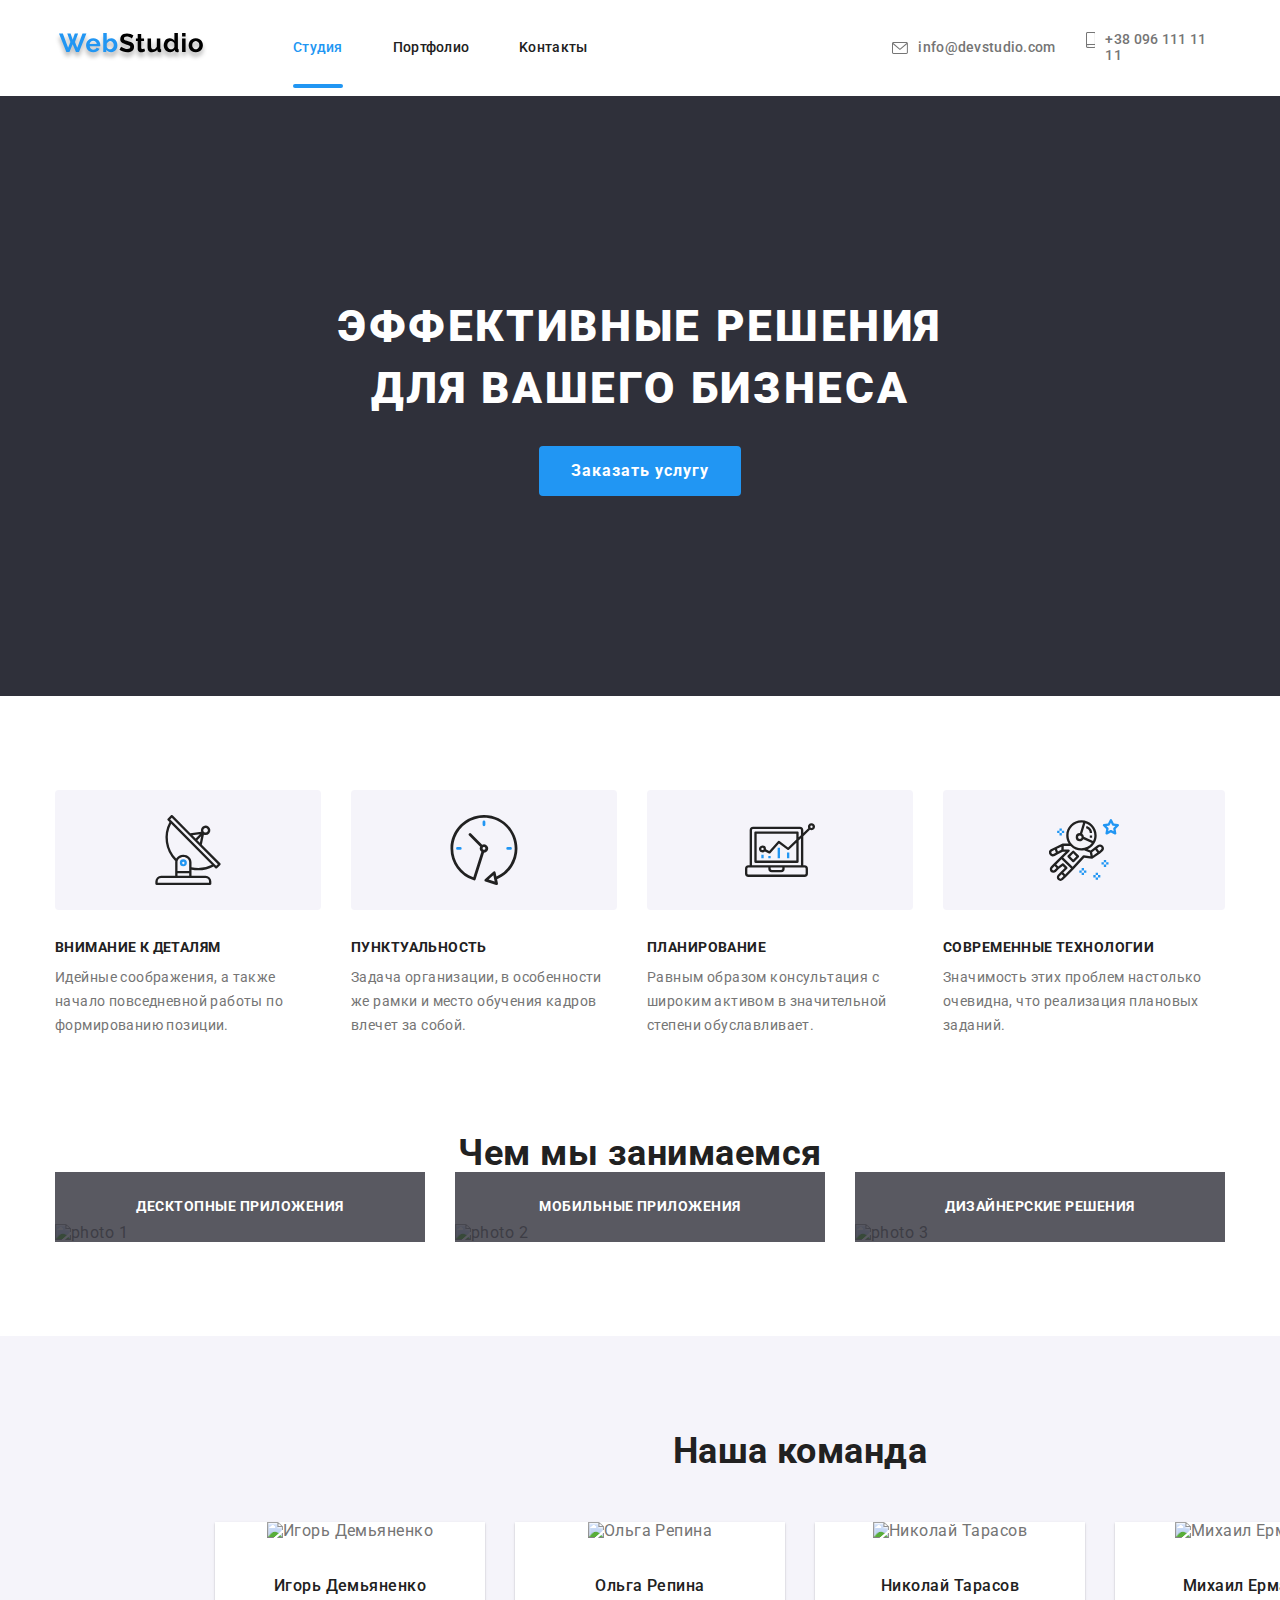
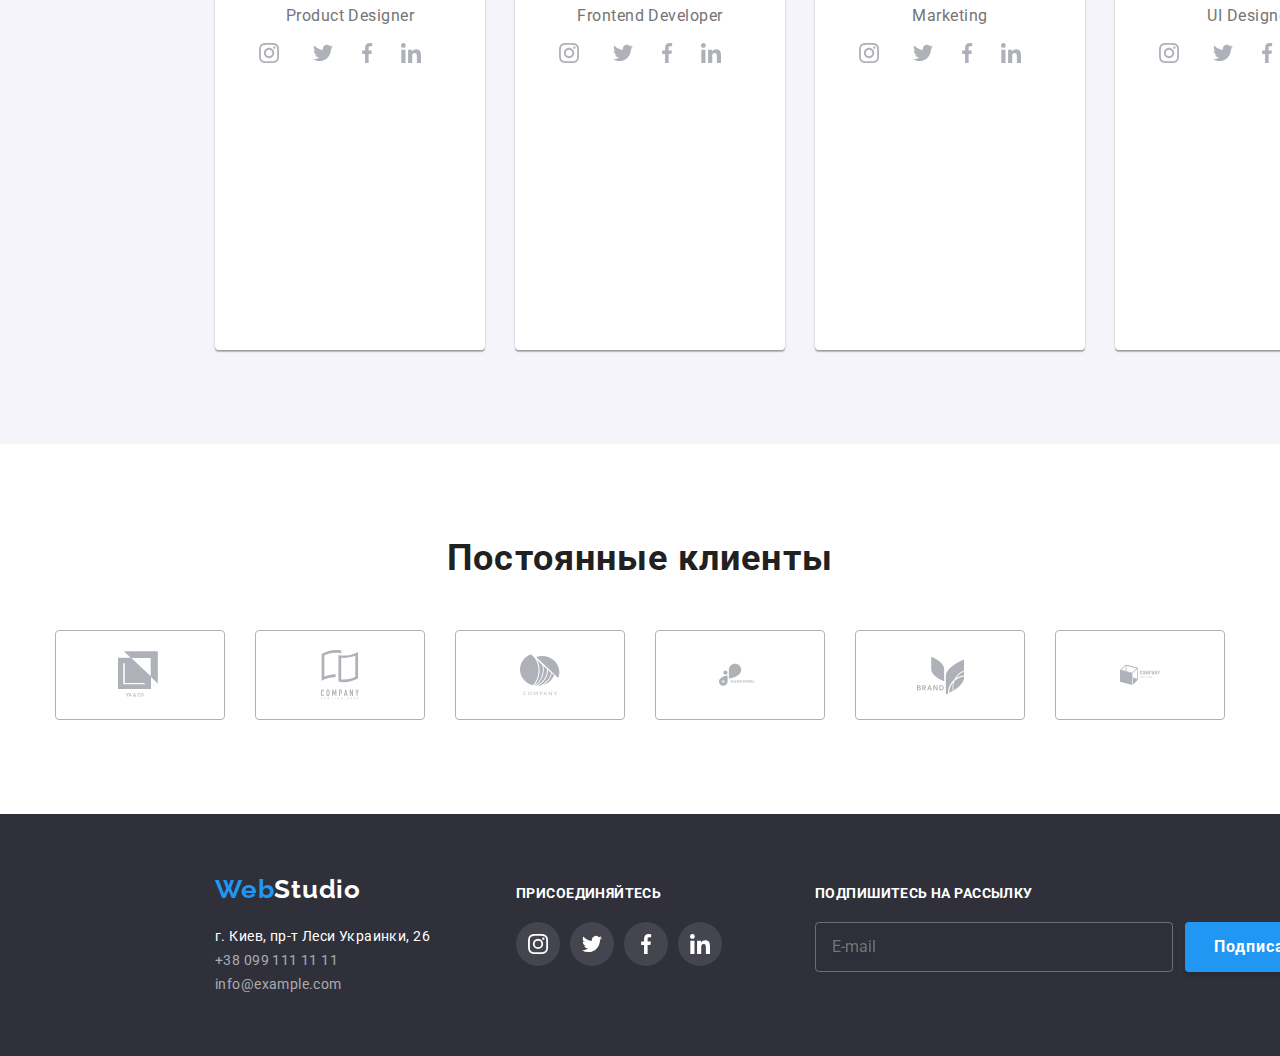
==== index.html @ da04245c "first commit" ====
<!DOCTYPE html>
<html lang="ru">

  <head>
    <meta charset="UTF-8" />
    <meta name="viewport" content="width=device-width, initial-scale=1.0" />
    
    <link rel="preconnect" href="https://fonts.gstatic.com">
    <link href="https://fonts.googleapis.com/css2?family=Raleway:wght@700&family=Roboto:wght@400;500;700;900&display=swap" rel="stylesheet">
    <link rel="stylesheet" href="./css/main.min.css">
    <title>Студия</title>
  </head>

  <body>
     <!-- Шапка сайта -->
    <Header class="container">
        <nav class="main-nav">
            <a class="logo"> <img src="./images/WebStudio.svg" alt="logo"></a>
            <ul class="main-nav list">
                <li class="item"><a href="" class="link current">Студия</a></li>
                <li class="item"><a href="portfolio.html" class="link">Портфолио</a></li>
                <li class="item"><a href="" class="link">Kонтакты</a></li>
            </ul>
            <ul class="nav-contacts list">
                <li class="mail-item"><a href="mailto:info@devstudio.com" class="link">
                    <svg class="icon-envelope" width="16" height="12">
                        <use href="./images/svg-sprite.svg#envelope"></use>
                    </svg> info@devstudio.com</a></li>
                <li><a href="tel:+380961111111" class="link">
                    <svg class="icon-smartphone" width="10" height="16">
                        <use href="./images/svg-sprite.svg#smartphone"></use>
                    </svg> +38 096 111 11 11</a></li>
             </ul>
        </nav>
    </Header>
        <!-- Hero-->
        <section class="hero overlay">
            <h1 class="hero-title">Эффективные решения для вашего бизнеса</h1>
            <button class="hero-button" type="button" data-modal-open>Заказать услугу</button>
            <!--<a href="" class="hero-link">Заказать услугу</a>-->
        </section>
    <Main>
        <!--Основной контент-->
        <Section class="container">
            <!-- <h2></h2> -->
            <ul class="section-list">
                <li class="item">
                    <h3>Внимание к деталям</h3>
                    <p>Идейные соображения, а также начало повседневной работы по формированию позиции.</p>
                </li>
                <li class="item">
                    <h3>Пунктуальность</h3>
                    <p>Задача организации, в особенности же рамки и место обучения кадров влечет за собой.</p>
                </li>
                <li class="item">
                    <h3>Планирование</h3>
                    <p>Равным образом консультация с широким активом в значительной степени обуславливает.</p>
                </li>
                <li class="item">
                    <h3>Современные технологии</h3>
                    <p>Значимость этих проблем настолько очевидна, что реализация плановых заданий.</p>
                </li>
            </ul>
        </Section>
        <!-- block about us -->
        <section class="container">
            <div class="block">
                <h2 class="about-us">Чем мы занимаемся</h2>
                <ul class="images">
                    <li class="thumb">
                    <img class="link-image" src="./images/box 1.jpg" alt="photo 1" width="370">
                    <p class="label">Десктопные приложения</p>
                    </li>
                    <li class="thumb">
                    <img class="link-image" src="./images/box 2.jpg" alt="photo 2" width="370">
                    <p class="label">Мобильные приложения</p>
                    </li>
                    <li class="thumb">
                    <img class="link-image" src="./images/box 3.jpg" alt="photo 3" width="370">
                    <p class="label">Дизайнерские решения</p>
                    </li>
                </ul>
            </div>
        </section>
        <!-- block team -->
        <section class="our-team">
            <div class="container">
                <h2 class="team-title">Наша команда</h2>
                <ul class="team-list">
                    <li class="team-members-card">
                        <img src="./images/team-card-1.jpg" alt="Игорь Демьяненко" width="270" Height="260px">
                         <h3 class="team-member">Игорь Демьяненко</h3>
                         <p class="team-position">Product Designer</p>
                         <ul class="social-accounts">
                            <li class="social-item">
                                <a class="links" href="">
                                    <svg class="icon">
                                        <use href="./images/svg-sprite.svg#instagram"></use>
                                    </svg>
                                </a>
                            </li>
                            <li>
                                <a class="links" href="">
                                    <svg class="icon">
                                        <use href="./images/svg-sprite.svg#twitter"></use>
                                    </svg>
                                </a>
                            </li>
                            <li>
                                <a class="links" href="">
                                    <svg class="icon">
                                        <use href="./images/svg-sprite.svg#facebook"></use>
                                    </svg>
                                </a>
                            </li>
                            <li>
                                <a class="links" href="">
                                    <svg class="icon">
                                        <use href="./images/svg-sprite.svg#linkedin"></use>
                                    </svg>
                                </a>
                            </li>
                        </ul>
                    </li>
                     <li class="team-members-card">
                         <img src="./images/team-card-2.jpg" alt="Ольга Репина" width="270" Height="260px">
                        <h3 class="team-member">Ольга Репина</h3>
                        <p class="team-position">Frontend Developer</p>
                        <ul class="social-accounts">
                            <li class="social-item">
                                <a class="links" href="">
                                    <svg class="icon">
                                        <use href="./images/svg-sprite.svg#instagram"></use>
                                    </svg>
                                </a>
                            </li>
                            <li>
                                <a class="links" href="">
                                    <svg class="icon">
                                        <use href="./images/svg-sprite.svg#twitter"></use>
                                    </svg>
                                </a>
                            </li>
                            <li>
                                <a class="links" href="">
                                    <svg class="icon">
                                        <use href="./images/svg-sprite.svg#facebook"></use>
                                    </svg>
                                </a>
                            </li>
                            <li>
                                <a class="links" href="">
                                    <svg class="icon">
                                        <use href="./images/svg-sprite.svg#linkedin"></use>
                                    </svg>
                                </a>
                            </li>
                        </ul>
                    </li>
                <li class="team-members-card">
                         <img src="./images/team-card-3.jpg" alt="Николай Тарасов" width="270" Height="260px">
                    
                         <h3 class="team-member">Николай Тарасов</h3>
                         <p class="team-position">Marketing</p>
                        <ul class="social-accounts">
                            <li class="social-item">
                                <a class="links" href="">
                                    <svg class="icon">
                                        <use href="./images/svg-sprite.svg#instagram"></use>
                                    </svg>
                                </a>
                            </li>
                            <li>
                                <a class="links" href="">
                                    <svg class="icon">
                                        <use href="./images/svg-sprite.svg#twitter"></use>
                                    </svg>
                                </a>
                            </li>
                            <li>
                                <a class="links" href="">
                                    <svg class="icon">
                                        <use href="./images/svg-sprite.svg#facebook"></use>
                                    </svg>
                                </a>
                            </li>
                            <li>
                                <a class="links" href="">
                                    <svg class="icon">
                                        <use href="./images/svg-sprite.svg#linkedin"></use>
                                    </svg>
                                </a>
                            </li>
                        </ul> 
                 </li>
                 <li class="team-members-card">    
                     <img src="./images/team-card-4.jpg" alt="Михаил Ермаков" width="270" Height="260px">
                     <h3 class="team-member">Михаил Ермаков</h3>
                     <p class="team-position">UI Designer</p>
                    <ul class="social-accounts">
                        <li class="social-item">
                            <a class="links" href="">
                                <svg class="icon">
                                    <use href="./images/svg-sprite.svg#instagram"></use>
                                </svg>
                            </a>
                        </li>
                        <li>
                            <a class="links" href="">
                                <svg class="icon">
                                    <use href="./images/svg-sprite.svg#twitter"></use>
                                </svg>
                            </a>
                        </li>
                        <li>
                            <a class="links" href="">
                                <svg class="icon">
                                    <use href="./images/svg-sprite.svg#facebook"></use>
                                </svg>
                            </a>
                        </li>
                        <li>
                            <a class="links" href="">
                                <svg class="icon">
                                    <use href="./images/svg-sprite.svg#linkedin"></use>
                                </svg>
                            </a>
                        </li>
                    </ul>
                 </li>
             </ul>
        </div>
        </section>   

        <!-- Постоянные клиенты -->
        <section class="container">
            <div class="clients">
                <h2 class="title">Постоянные клиенты</h2>
                <ul class="clients-links">
                    <li>
                        <a class="link" href="">
                            <svg class="clients-icon" width="44" height="49">
                                <use href="./images/svg-sprite.svg#logo-1"></use>
                            </svg>
                        </a>
                    </li>
                    <li>
                        <a class="link" href="">
                            <svg class="clients-icon" height="49.235" width="44.27">
                                <use href="./images/svg-sprite.svg#logo-2"></use>
                            </svg>
                        </a>
                    </li>
                    <li>
                        <a class="link" href="">
                            <svg class="clients-icon" height="52" width="40">
                                <use href="./images/svg-sprite.svg#logo-3"></use>
                            </svg>
                        </a>
                    </li>
                    <li>
                        <a class="link" href="">
                            <svg class="clients-icon" height="80" width="42">
                                <use href="./images/svg-sprite.svg#logo-4"></use>
                            </svg>
                        </a>
                    </li>
                    <li>
                        <a class="link" href="">
                            <svg class="clients-icon" height="59" width="47">
                                <use href="./images/svg-sprite.svg#logo-5"></use>
                            </svg></a>
                    </li>
                    <li>
                        <a class="link" href="">
                            <svg class="clients-icon" height="52" width="40">
                                <use href="./images/svg-sprite.svg#logo-6"></use>
                            </svg>
                        </a>
                    </li>
        
                </ul>
            </div>
        </section>
    </Main>

       <!--block Footer-->
    <Footer class="footer">
        <div class="container align">
            <div class="contacts">
            <a href="./index.html" class="logo">
                <span class="accent">Web</span>Studio
            </a>
            <address>
                <ul class="address list">
                    <li><a href="#" class="address">г. Киев, пр-т Леси Украинки, 26</a></li>
                    <li><a href="tel:+380991111111" class="link">+38 099 111 11 11</a></li>
                    <li><a href="mailto:info@devstudio.com" class="link">info@example.com</a></li>
                </ul>
            </address>
            </div>
            <div class="join-in-contacts">
                <div class="sign-in">
                    <h3>присоединяйтесь</h3>
                    <ul class="social-media">
                        <li class="item">
                            <a href=""></a>
                        </li>
                        <li class="item">
                            <a href=""></a>
                        </li>
                        <li class="item">
                            <a href=""></a>
                        </li>
                        <li class="item">
                            <a href=""></a>
                        </li>
                    </ul>
                </div>
            </div>

            <div class="subscribe">
                <div class="sign-in">
                    <h3>Подпишитесь на рассылку</h3>
                </div>
                <form class="form-subscribe">
                    <label class="subscribe-field">
                        <input class="subscribe-input" type="email" name="email" placeholder="E-mail">
                    </label>
                    <button class="subscribe-btn" type="submit">Подписаться
                        <svg class="send-icon" width="24" height="24">
                            <use href="./images/svg-sprite.svg#icon-icon-send"></use>
                        </svg>
                    </button>
                </form>
            </div>
        </div>
    </Footer>
    
    <!-- Modal window -->

    <div class="backdrop is-hidden" data-modal>
        <div class="modal">
            <button class="close-btn" data-modal-close>
                <svg class="close-icon" width="18" height="18">
                    <use href="./images/svg-sprite.svg#icon-close-black"></use>
                </svg>
            </button>
            <form class="form-modal js-speaker-form">
                <b class="form-title">Оставьте свои данные, мы вам перезвоним</b>
                <label class="form-field">
                    <span>Имя</span>
                    <input class="form-input" type="text" name="name">
                    <svg class="icon-person" width="18" height="18">
                        <use href="./images/svg-sprite.svg#icon-person-black"></use>
                    </svg>
                </label>
            
                <label class="form-field">
                    <span>Телефон</span>
                    <input class="form-input" type="tel" name="telephone">
                    <svg class="icon-person" width="18" height="18">
                        <use href="./images/svg-sprite.svg#icon-phone-black"></use>
                    </svg>
                </label>
            
                <label class="form-field">
                    <span>Почта</span>
                    <input class="form-input" type="email" name="email">
                    <svg class="icon-person" width="18" height="18">
                        <use href="./images/svg-sprite.svg#icon-email-black"></use>
                    </svg>
                </label>
            
                <label class="form-field">
                    <span>Комментарий</span>
                    <textarea class="comment" name="comment" placeholder="Введите текст"></textarea>
                </label>
            
                <label class="accept-field">
                    <input class="checkbox" type="checkbox" name="accept" value="text">
                    <span class="icon-check"></span>
                    Соглашаюсь с рассылкой и принимаю
                    <a class="checkbox-link" href="" target="_blank"> Условия договора</a>
                </label>
            
                <div class="button-submit">
                    <button class="send-btn" type="submit">Отправить</button>
                </div>
            </form>
        </div>
    </div>
    <script src="./js/modal.js"></script>
  </body>
</html>
---- css/main.min.css ----
/*! modern-normalize v1.0.0 | MIT License | https://github.com/sindresorhus/modern-normalize */*,*::before,*::after{-webkit-box-sizing:border-box;box-sizing:border-box}:root{-moz-tab-size:4;-o-tab-size:4;tab-size:4}html{line-height:1.15;-webkit-text-size-adjust:100%}body{margin:0}body{font-family:system-ui,-apple-system,"Segoe UI",Roboto,Helvetica,Arial,sans-serif,"Apple Color Emoji","Segoe UI Emoji"}hr{height:0;color:inherit}abbr[title]{-webkit-text-decoration:underline dotted;text-decoration:underline dotted}b,strong{font-weight:bolder}code,kbd,samp,pre{font-family:ui-monospace, SFMono-Regular, Consolas, 'Liberation Mono', Menlo, monospace;font-size:1em}small{font-size:80%}sub,sup{font-size:75%;line-height:0;position:relative;vertical-align:baseline}sub{bottom:-0.25em}sup{top:-0.5em}table{text-indent:0;border-color:inherit}button,input,optgroup,select,textarea{font-family:inherit;font-size:100%;line-height:1.15;margin:0}button,select{text-transform:none}button,[type='button'],[type='reset'],[type='submit']{-webkit-appearance:button}::-moz-focus-inner{border-style:none;padding:0}:-moz-focusring{outline:1px dotted ButtonText}:-moz-ui-invalid{box-shadow:none}legend{padding:0}progress{vertical-align:baseline}::-webkit-inner-spin-button,::-webkit-outer-spin-button{height:auto}[type='search']{-webkit-appearance:textfield;outline-offset:-2px}::-webkit-search-decoration{-webkit-appearance:none}::-webkit-file-upload-button{-webkit-appearance:button;font:inherit}summary{display:list-item}*,*::after,*::before{margin:0;padding:0;-webkit-box-sizing:inherit;box-sizing:inherit}html{-webkit-box-sizing:border-box;box-sizing:border-box}body{background-color:#fff;color:#757575;font-family:Roboto, sans-serif;letter-spacing:0.03em}a{text-decoration:none}ul,li{list-style-type:none}h2,h3{color:#212121}.container{width:1200px;margin-left:auto;margin-right:auto;padding-right:15px;padding-left:15px}.main-nav,.main-nav .nav-contacts,.modal .close-btn,.accept-field{display:-webkit-box;display:-ms-flexbox;display:flex;-webkit-box-align:center;-ms-flex-align:center;align-items:center}.logo{width:145px;height:31px;margin-top:25px;margin-bottom:24px;cursor:pointer}.main-nav .item{margin-right:50px}.main-nav .item:first-child{margin-left:93px}.main-nav .item:last-child{margin-right:0px}.main-nav .link{position:relative;padding-bottom:32px;padding-top:32px;font-weight:500;font-size:14px;line-height:1.14;letter-spacing:0.02em;color:#212121;-webkit-transition:color 250ms cubic-bezier(0.4, 0, 0.2, 1);transition:color 250ms cubic-bezier(0.4, 0, 0.2, 1)}.main-nav .link:hover,.main-nav .link:focus{color:#2196f3}.main-nav .link.current::after{content:"";position:absolute;bottom:0;left:0;display:block;width:100%;height:4px;border-radius:2px;background-color:#2196f3;-webkit-transition:color 250ms cubic-bezier(0.4, 0, 0.2, 1),-webkit-transform 250ms cubic-bezier(0.4, 0, 0.2, 1);transition:color 250ms cubic-bezier(0.4, 0, 0.2, 1),-webkit-transform 250ms cubic-bezier(0.4, 0, 0.2, 1);transition:color 250ms cubic-bezier(0.4, 0, 0.2, 1),transform 250ms cubic-bezier(0.4, 0, 0.2, 1);transition:color 250ms cubic-bezier(0.4, 0, 0.2, 1),transform 250ms cubic-bezier(0.4, 0, 0.2, 1),-webkit-transform 250ms cubic-bezier(0.4, 0, 0.2, 1)}.main-nav .link.current:hover::after{-webkit-transform:scaleX(0.5);transform:scaleX(0.5)}.main-nav .link.current{color:#2196f3}.nav-contacts{margin-left:305px}.mail-item{margin-right:30px}.nav-contacts .link{font-weight:500;font-size:14px;line-height:1.14;letter-spacing:0.02em;color:#757575;display:-webkit-box;display:-ms-flexbox;display:flex;margin-left:auto;-webkit-transition:color 250ms cubic-bezier(0.4, 0, 0.2, 1);transition:color 250ms cubic-bezier(0.4, 0, 0.2, 1)}.nav-contacts .link:hover,.nav-contacts .link:focus{color:#2196f3}.icon-envelope{margin-right:10px;fill:currentColor;width:16px;height:16px}.icon-smartphone{margin-right:10px;fill:currentColor;width:10px;height:16px}.hero{background-color:#2f303a;color:#fff;max-width:1600px;height:600px;text-align:center;margin-bottom:94px;padding-top:200px;padding-bottom:280px}.overlay{background-image:-webkit-gradient(linear, left top, right top, from(rgba(47,48,58,0.4)), to(rgba(47,48,58,0.4))),url(../images/hero.jpg);background-image:linear-gradient(to right, rgba(47,48,58,0.4), rgba(47,48,58,0.4)),url(../images/hero.jpg);width:100%;height:600px;margin-left:auto;margin-right:auto;background-size:cover;background-repeat:no-repeat;background-position:center}.hero-title{display:block;font-weight:900;width:696px;height:120px;font-size:44px;line-height:1.4;letter-spacing:0.06em;text-transform:uppercase;margin:0 auto}.hero-button{color:#fff;background-color:#2196f3;display:inline-block;-webkit-box-align:center;-ms-flex-align:center;align-items:center;margin:30px auto 0;font-weight:700;line-height:1.87;letter-spacing:0.06em;border:none;border-radius:4px;min-width:200px;height:50px;padding:10px 32px}.section-list{display:-webkit-box;display:-ms-flexbox;display:flex;margin-bottom:94px}.section-list .item:not(:last-child){margin-right:30px;max-width:266px}.section-list .item::before{display:block;background-color:#f5f4fa;content:"";height:120px;background-repeat:no-repeat;background-position:center;border-radius:4px;margin-bottom:30px}.section-list .item:nth-child(1)::before{background-image:url(../images/antenna.svg)}.section-list .item:nth-child(2)::before{background-image:url(../images/clock.svg)}.section-list .item:nth-child(3)::before{background-image:url(../images/diagram.svg)}.section-list .item:nth-child(4)::before{background-image:url(../images/astronaut.svg)}.section-list h3{font-weight:700;font-size:14px;line-height:1.14;letter-spacing:0.03em;text-transform:uppercase;color:#212121;margin-bottom:10px}.section-list p{font-weight:400;font-size:14px;line-height:1.71;letter-spacing:0.03em;color:#757575;-webkit-box-sizing:border-box;box-sizing:border-box;padding:0px}.about-us,.team-title{margin-top:0;margin-bottom:50px;font-size:36px;line-height:1.17;text-align:center}.images{display:-webkit-box;display:-ms-flexbox;display:flex;-webkit-box-pack:justify;-ms-flex-pack:justify;justify-content:space-between}.block{margin-bottom:94px}.thumb{position:relative}.link-image{display:block;height:auto}.thumb>.label{display:inline-block;position:absolute;left:0;bottom:0;width:370px;height:70px;margin:0;padding:27px 0;text-transform:uppercase;font-weight:bold;font-size:14px;line-height:1.14;text-align:center;color:#fff;background-color:rgba(47,48,58,0.8)}.our-team{padding-top:94px;background-color:#f5f4fa;min-width:1600px;padding-bottom:94px;margin-left:auto;margin-right:auto}.team-list{display:-webkit-box;display:-ms-flexbox;display:flex;-webkit-box-pack:justify;-ms-flex-pack:justify;justify-content:space-between;-webkit-box-align:center;-ms-flex-align:center;align-items:center;margin-left:auto;margin-right:auto}.team-members-card{width:270px;height:428px;border:transparent;-webkit-box-shadow:0px 1px 3px rgba(0,0,0,0.12),0px 1px 1px rgba(0,0,0,0.14),0px 2px 1px rgba(0,0,0,0.2);box-shadow:0px 1px 3px rgba(0,0,0,0.12),0px 1px 1px rgba(0,0,0,0.14),0px 2px 1px rgba(0,0,0,0.2);border-radius:0px 0px 4px 4px;text-align:center;background-color:#fff;cursor:pointer}.team-member{font-weight:500;font-size:16px;line-height:1.9;color:#212121;margin-top:30px}.team-position{font-size:16px;line-height:1.9}.social-accounts{display:-webkit-box;display:-ms-flexbox;display:flex;margin-left:32px;margin-right:32px;padding-bottom:30px;width:206px;height:44px}.social-item{display:-webkit-box;display:-ms-flexbox;display:flex;-webkit-box-pack:justify;-ms-flex-pack:justify;justify-content:space-between;margin-right:10px}.social-item:last-child{margin-right:0px}.social-accounts .links{display:-webkit-box;display:-ms-flexbox;display:flex;-webkit-box-align:center;-ms-flex-align:center;align-items:center;-webkit-box-pack:center;-ms-flex-pack:center;justify-content:center;width:44px;height:44px;color:#afb1b8;border-radius:50%}.social-accounts .links:hover,.social-accounts .links:focus{background-color:#2196f3;color:#fff}.links .icon{display:block;-webkit-box-orient:horizontal;-webkit-box-direction:normal;-ms-flex-direction:row;flex-direction:row;width:20px;height:20px;fill:currentColor}.clients{padding-top:94px;padding-bottom:94px}.clients .title{font-weight:700;font-size:36px;line-height:1.16;text-align:center;letter-spacing:0.03em;color:#212121;margin-bottom:50px}.clients-links{display:-webkit-box;display:-ms-flexbox;display:flex;-webkit-box-pack:justify;-ms-flex-pack:justify;justify-content:space-between}.clients-links .link{display:-webkit-box;display:-ms-flexbox;display:flex;height:90px;width:170px;border-radius:4px;border:1px solid;cursor:pointer;-webkit-box-align:center;-ms-flex-align:center;align-items:center;-webkit-box-pack:center;-ms-flex-pack:center;justify-content:center;color:#afb1b8}.clients-links .link:hover,.clients-links .link:focus{color:#2196f3}.clients-icon{display:block;fill:currentColor}.footer{background-color:#2f303a;min-width:1600px;display:-webkit-box;display:-ms-flexbox;display:flex;padding-top:60px;padding-bottom:60px;margin-left:auto;margin-right:auto;-webkit-box-align:center;-ms-flex-align:center;align-items:center}.align{display:-webkit-box;display:-ms-flexbox;display:flex;-webkit-box-align:baseline;-ms-flex-align:baseline;align-items:baseline}.contacts{width:231px;margin-right:70px}.accent{font-family:"Raleway", sans-serif;font-style:normal;font-weight:700;font-size:26px;line-height:1.19;letter-spacing:0.03em;color:#2196f3}.logo{font-family:"Raleway", sans-serif;font-style:normal;font-weight:700;font-size:26px;line-height:31px;letter-spacing:0.03em;color:#fff}.footer .address{font-style:normal;font-weight:400;font-size:14px;line-height:1.7;letter-spacing:0.03em;color:#fff;margin-top:20px}.link{display:block;font-style:normal;font-weight:400;font-size:14px;line-height:1.7;letter-spacing:0.03em;color:rgba(255,255,255,0.6)}.join-in-contacts{display:-webkit-inline-box;display:-ms-inline-flexbox;display:inline-flex;margin-top:12px;width:206px;height:80px}.sign-in h3{font-family:inherit;font-style:normal;font-weight:700;font-size:14px;line-height:1.14;letter-spacing:0.03em;text-transform:uppercase;color:#ffffff;display:block;height:16px;margin-bottom:20px}.social-media{display:-webkit-box;display:-ms-flexbox;display:flex;-webkit-box-pack:justify;-ms-flex-pack:justify;justify-content:space-between}.social-media .item{display:block;-webkit-box-orient:horizontal;-webkit-box-direction:normal;-ms-flex-direction:row;flex-direction:row;width:44px;height:44px;background-color:rgba(255,255,255,0.1);border-radius:50%;background-position:center;background-repeat:no-repeat;margin-right:10px;margin-left:0px;padding-left:0px;cursor:pointer}.social-media .item:last-child{margin-right:0px}.social-media .item:nth-child(1){background-image:url(../images/instagram-1.svg)}.social-media .item:nth-child(2){background-image:url(../images/twitter-1.svg)}.social-media .item:nth-child(3){background-image:url(../images/facebook-1.svg)}.social-media .item:nth-child(4){background-image:url(../images/linkedin-1.svg)}.social-media .item:hover{background-color:#2196f3}.subscribe{margin-left:93px}.form-subscribe{display:-webkit-box;display:-ms-flexbox;display:flex;-webkit-box-pack:start;-ms-flex-pack:start;justify-content:start;width:570px}.subscribe-field{position:relative}.subscribe-input{display:-webkit-box;display:-ms-flexbox;display:flex;width:358px;padding:15px 16px;margin-right:12px;border:1px solid rgba(255,255,255,0.3);-webkit-filter:drop-shadow(0px 4px 4px rgba(0,0,0,0.15));filter:drop-shadow(0px 4px 4px rgba(0,0,0,0.15));border-radius:4px;background-color:inherit;color:#757575}.subscribe-input::-webkit-input-placeholder{font-size:16px;line-height:1.25}.subscribe-input:-ms-input-placeholder{font-size:16px;line-height:1.25}.subscribe-input::-ms-input-placeholder{font-size:16px;line-height:1.25}.subscribe-input::placeholder{font-size:16px;line-height:1.25}.subscribe-btn{position:relative;padding:10px 62px 10px 29px;display:inline-block;min-width:200px;font-weight:bold;font-size:16px;line-height:1.88;text-align:center;letter-spacing:0.06em;color:#fff;background-color:#2196f3;-webkit-box-shadow:0px 4px 4px rgba(0,0,0,0.15);box-shadow:0px 4px 4px rgba(0,0,0,0.15);border-radius:4px;cursor:pointer;border:none}.send-icon{position:absolute;right:28px;top:13px}.is-hidden{opacity:0;pointer-events:none;visibility:hidden}.backdrop{position:fixed;top:0;left:0;width:100%;height:100%;background-color:rgba(0,0,0,0.2);opacity:1;-webkit-transition:opacity 250ms cubic-bezier(0.4, 0, 0.2, 1);transition:opacity 250ms cubic-bezier(0.4, 0, 0.2, 1)}.backdrop.is-hidden .modal{-webkit-transform:translate(-50%, -50%) scale(0.9);transform:translate(-50%, -50%) scale(0.9)}.modal{position:absolute;top:50%;left:50%;min-height:581px;min-width:528px;background-color:#fff;-webkit-box-shadow:0px 1px 3px rgba(0,0,0,0.12),0px 1px 1px rgba(0,0,0,0.14),0px 2px 1px rgba(0,0,0,0.2);box-shadow:0px 1px 3px rgba(0,0,0,0.12),0px 1px 1px rgba(0,0,0,0.14),0px 2px 1px rgba(0,0,0,0.2);border-radius:4px;-webkit-transform:translate(-50%, -50%) scale(1);transform:translate(-50%, -50%) scale(1);-webkit-transition:-webkit-transform 250ms cubic-bezier(0.4, 0, 0.2, 1);transition:-webkit-transform 250ms cubic-bezier(0.4, 0, 0.2, 1);transition:transform 250ms cubic-bezier(0.4, 0, 0.2, 1);transition:transform 250ms cubic-bezier(0.4, 0, 0.2, 1), -webkit-transform 250ms cubic-bezier(0.4, 0, 0.2, 1)}.modal .close-btn{-webkit-box-pack:center;-ms-flex-pack:center;justify-content:center;position:absolute;top:8px;right:8px;width:30px;height:30px;border-radius:50%;background-color:#fff;border:1px solid rgba(0,0,0,0.1);-webkit-transition:fill 250ms cubic-bezier(0.4, 0, 0.2, 1);transition:fill 250ms cubic-bezier(0.4, 0, 0.2, 1)}.modal .close-btn:hover{fill:#2196f3;cursor:pointer}.form-modal{margin-left:auto;margin-right:auto;padding:40px}.form-title{display:inline-block;margin-bottom:12px;font-size:20px;line-height:1.15;text-align:center;letter-spacing:0.03em;color:#212121}.form-field{position:relative;display:-webkit-box;display:-ms-flexbox;display:flex;-webkit-box-orient:vertical;-webkit-box-direction:normal;-ms-flex-direction:column;flex-direction:column;margin-bottom:10px}.form-modal span{margin-bottom:4px;font-size:12px;line-height:1.16;letter-spacing:0.01em;color:#757575}.form-modal .form-input{margin:0;padding:12px 12px 12px 42px;border:1px solid rgba(33,33,33,0.2);-webkit-box-sizing:border-box;box-sizing:border-box;border-radius:4px;cursor:pointer;-webkit-transition:border-color 250ms cubic-bezier(0.4, 0, 0.2, 1);transition:border-color 250ms cubic-bezier(0.4, 0, 0.2, 1)}.form-field .icon-person{position:absolute;top:50%;left:12px;-webkit-transition:fill 250ms cubic-bezier(0.4, 0, 0.2, 1);transition:fill 250ms cubic-bezier(0.4, 0, 0.2, 1)}.form-input:focus ~ .icon-person,.form-input:focus{outline:none;fill:#2196f3;border-color:#2196f3}.form-field .comment{width:448px;height:120px;margin:0;margin-bottom:10px;padding:12px 16px;border:1px solid rgba(33,33,33,0.2);-webkit-box-sizing:border-box;box-sizing:border-box;border-radius:4px;resize:none;-webkit-transition:border-color 250ms cubic-bezier(0.4, 0, 0.2, 1);transition:border-color 250ms cubic-bezier(0.4, 0, 0.2, 1)}.form-field .comment:focus{outline:none;border-color:#2196f3}.form-input::-webkit-input-placeholder{font-size:12px;line-height:14px;letter-spacing:0.01em;color:rgba(117,117,117,0.5)}.form-input:-ms-input-placeholder{font-size:12px;line-height:14px;letter-spacing:0.01em;color:rgba(117,117,117,0.5)}.form-input::-ms-input-placeholder{font-size:12px;line-height:14px;letter-spacing:0.01em;color:rgba(117,117,117,0.5)}.form-input::placeholder{font-size:12px;line-height:14px;letter-spacing:0.01em;color:rgba(117,117,117,0.5)}.accept-field{-webkit-box-pack:center;-ms-flex-pack:center;justify-content:center;margin-bottom:30px;font-size:14px;line-height:1.71;letter-spacing:0.03em;color:#757575;cursor:pointer}.accept-field input[type="checkbox"]{margin-right:8.4px;position:absolute;width:1px;height:1px;margin:-1px;clip:rect(0 0 0 0)}.icon-check{display:inline-block;width:16px;height:15px;margin-right:7px;border:2px solid #2a2a2a;border-radius:4px}.checkbox:checked+.icon-check{background-size:contain;background-position:center;border-color:#2196f3;background-color:#2196f3;background-image:url("../images/icon-check.svg");background-origin:border-box;-webkit-transition:background-color 250ms cubic-bezier(0.4, 0, 0.2, 1);transition:background-color 250ms cubic-bezier(0.4, 0, 0.2, 1)}.accept-field .checkbox-link{display:contents;-webkit-text-decoration-line:underline;text-decoration-line:underline;color:#2196f3}.button-submit{display:-webkit-box;display:-ms-flexbox;display:flex;-webkit-box-pack:center;-ms-flex-pack:center;justify-content:center}.send-btn{padding:10px 55px;border:none;width:200px;font-weight:bold;font-size:16px;line-height:1.88;text-align:center;letter-spacing:0.06em;color:#fff;background-color:#2196f3;-webkit-box-shadow:0px 4px 4px rgba(0,0,0,0.15);box-shadow:0px 4px 4px rgba(0,0,0,0.15);border-radius:4px;cursor:pointer;-webkit-transition:background-color 250ms cubic-bezier(0.4, 0, 0.2, 1);transition:background-color 250ms cubic-bezier(0.4, 0, 0.2, 1)}.send-btn:hover,.send-btn:focus{background-color:#188ce8}.portfolio{margin-bottom:94px;margin-top:94px}.nav-products{display:-webkit-box;display:-ms-flexbox;display:flex;-webkit-box-orient:horizontal;-webkit-box-direction:normal;-ms-flex-direction:row;flex-direction:row;-webkit-box-pack:center;-ms-flex-pack:center;justify-content:center;margin-bottom:50px}.nav-products .but-list:not(:last-child){margin-right:8px}.nav-products .but-item{padding:6px 22px;font-family:inherit;border:transparent;background:#f5f4fa;border-radius:4px;font-weight:500;font-size:16px;line-height:1.6;text-align:center;letter-spacing:0.03em;color:#212121;cursor:pointer;-webkit-transition:background-color 250ms cubic-bezier(0.4, 0, 0.2, 1),color 250ms cubic-bezier(0.4, 0, 0.2, 1),-webkit-transform 250ms cubic-bezier(0.4, 0, 0.2, 1);transition:background-color 250ms cubic-bezier(0.4, 0, 0.2, 1),color 250ms cubic-bezier(0.4, 0, 0.2, 1),-webkit-transform 250ms cubic-bezier(0.4, 0, 0.2, 1);transition:background-color 250ms cubic-bezier(0.4, 0, 0.2, 1),color 250ms cubic-bezier(0.4, 0, 0.2, 1),transform 250ms cubic-bezier(0.4, 0, 0.2, 1);transition:background-color 250ms cubic-bezier(0.4, 0, 0.2, 1),color 250ms cubic-bezier(0.4, 0, 0.2, 1),transform 250ms cubic-bezier(0.4, 0, 0.2, 1),-webkit-transform 250ms cubic-bezier(0.4, 0, 0.2, 1)}.nav-products .but-item:hover,.nav-products .but-item:focus{-webkit-transform:scaleX(1.1);transform:scaleX(1.1);outline:transparent;background-color:#2196f3;color:#fff;-webkit-box-shadow:0px 3px 1px rgba(0,0,0,0.1),0px 1px 2px rgba(0,0,0,0.08),0px 2px 2px rgba(0,0,0,0.12);box-shadow:0px 3px 1px rgba(0,0,0,0.1),0px 1px 2px rgba(0,0,0,0.08),0px 2px 2px rgba(0,0,0,0.12)}.products{display:-webkit-box;display:-ms-flexbox;display:flex;-ms-flex-wrap:wrap;flex-wrap:wrap}.products .products-cards{margin-right:30px;margin-bottom:30px;width:370px;height:404px;background:#fff;border:1px solid #eee;-webkit-box-sizing:border-box;box-sizing:border-box}.products .products-cards:hover{-webkit-box-shadow:0px 1px 1px rgba(0,0,0,0.12),0px 4px 4px rgba(0,0,0,0.06),1px 4px 6px rgba(0,0,0,0.16);box-shadow:0px 1px 1px rgba(0,0,0,0.12),0px 4px 4px rgba(0,0,0,0.06),1px 4px 6px rgba(0,0,0,0.16);border-left:1px solid #eee;border-right:1px solid #eee;border-bottom:1px solid #eee}.products .products-cards:nth-child(3n){margin-right:0px}.products .products-cards:nth-last-child(-n+3) .products h2{font-weight:700;font-size:18px;line-height:2;letter-spacing:0.06em;color:#757575}.products .product-item{font-weight:400;font-size:16px;line-height:1.87;letter-spacing:0.03em;color:#757575;margin-top:4px}.products .product-title{font-weight:700px;font-size:18px;line-height:2}.products .text{padding:20px 24px}.link-image{display:block;height:auto}.overlay-products{position:relative;overflow:hidden}.description{position:absolute;top:0;left:0;width:100%;height:100%;margin:0;padding:63px 24px;font-size:18px;line-height:1.56;color:#fff;background-color:rgba(33,150,243,0.9);-webkit-transform:translateY(100%);transform:translateY(100%);-webkit-transition:-webkit-transform 250ms cubic-bezier(0.4, 0, 0.2, 1);transition:-webkit-transform 250ms cubic-bezier(0.4, 0, 0.2, 1);transition:transform 250ms cubic-bezier(0.4, 0, 0.2, 1);transition:transform 250ms cubic-bezier(0.4, 0, 0.2, 1), -webkit-transform 250ms cubic-bezier(0.4, 0, 0.2, 1)}.link-card:hover .description,.link-card:focus .description{opacity:1;-webkit-transform:translateY(0);transform:translateY(0)}.link-card{display:block}
/*# sourceMappingURL=main.min.css.map */
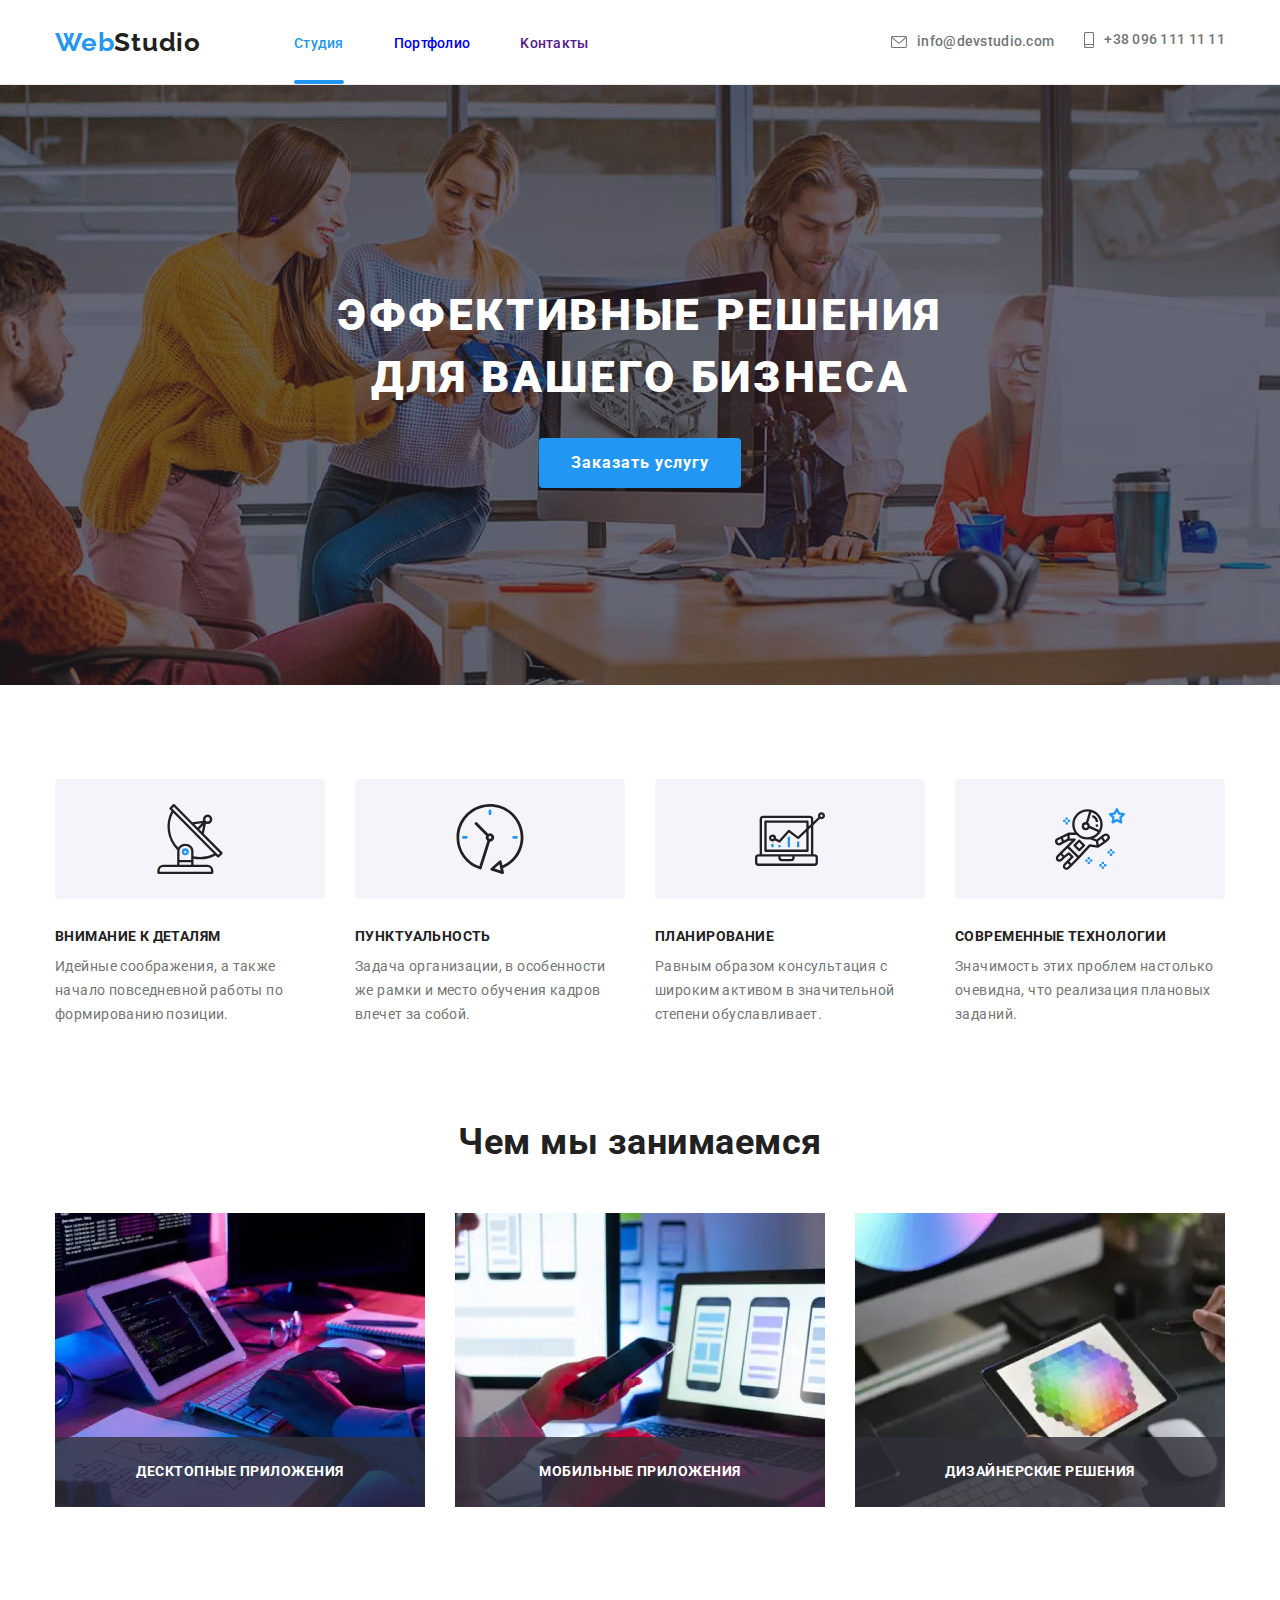
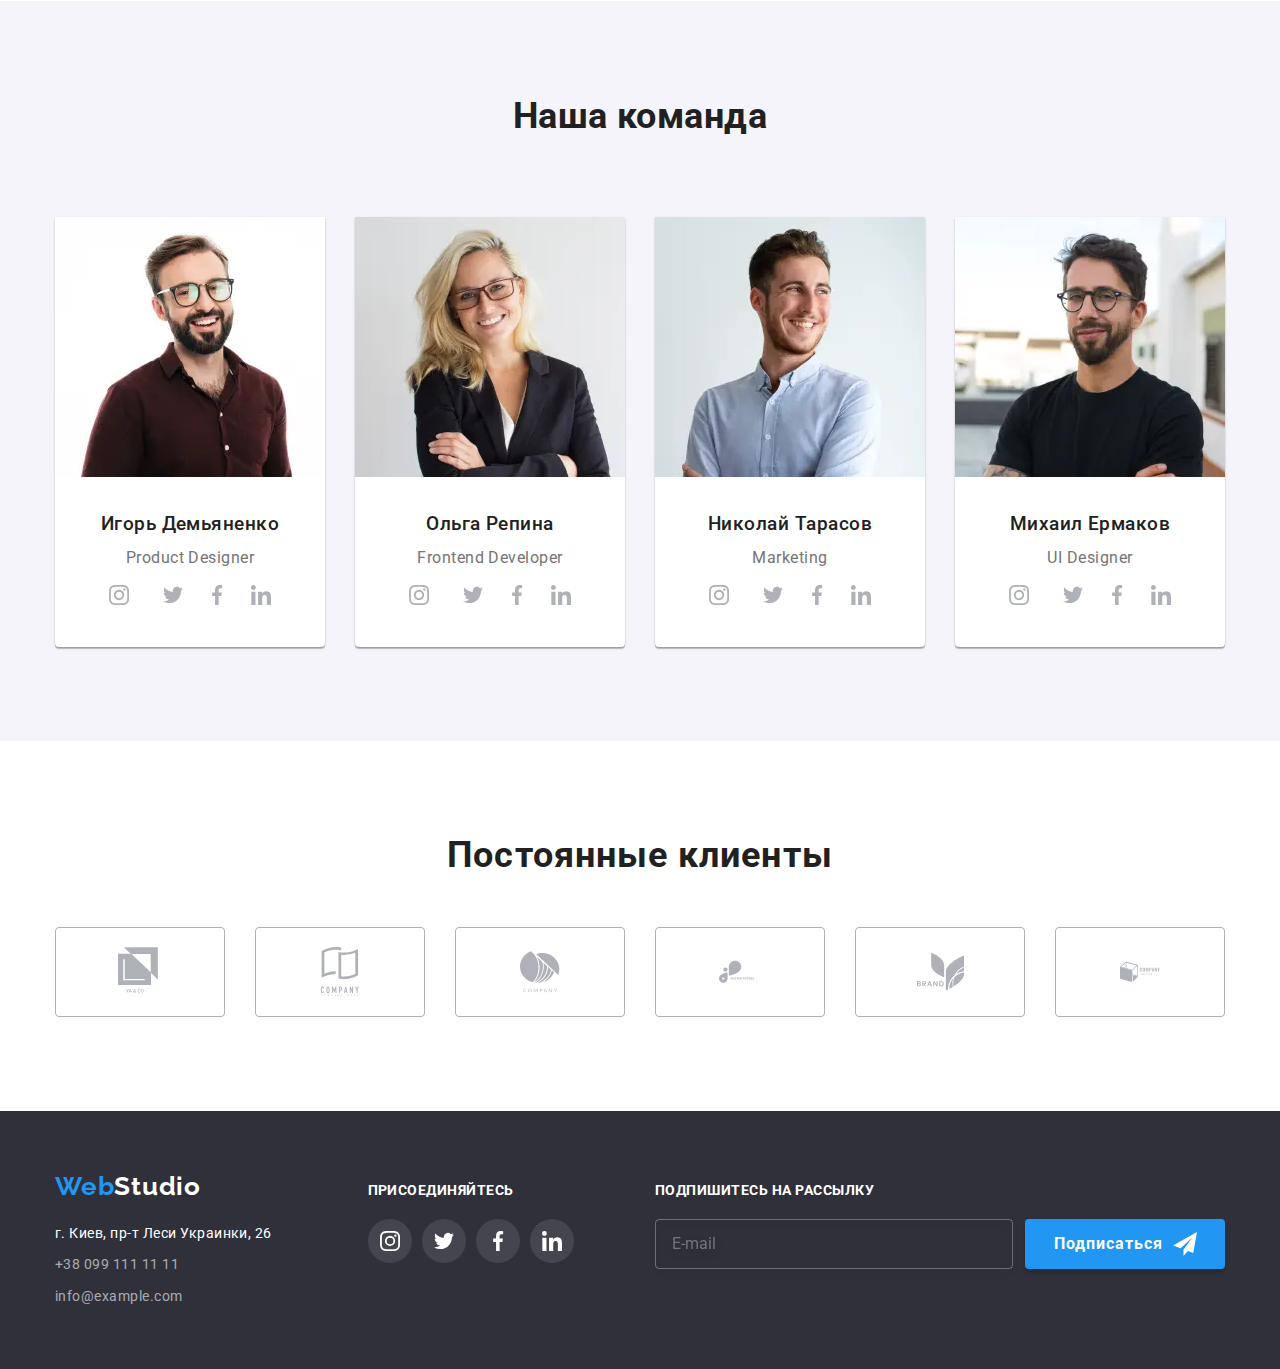
==== commit aaf8fa76: "finished portfolio" ====
--- a/index.html
+++ b/index.html
@@ -13,31 +13,45 @@
 
   <body>
      <!-- Шапка сайта -->
-    <Header class="container">
-        <nav class="main-nav">
-            <a class="logo"> <img src="./images/WebStudio.svg" alt="logo"></a>
-            <ul class="main-nav list">
-                <li class="item"><a href="" class="link current">Студия</a></li>
-                <li class="item"><a href="portfolio.html" class="link">Портфолио</a></li>
-                <li class="item"><a href="" class="link">Kонтакты</a></li>
-            </ul>
-            <ul class="nav-contacts list">
-                <li class="mail-item"><a href="mailto:info@devstudio.com" class="link">
-                    <svg class="icon-envelope" width="16" height="12">
-                        <use href="./images/svg-sprite.svg#envelope"></use>
-                    </svg> info@devstudio.com</a></li>
-                <li><a href="tel:+380961111111" class="link">
-                    <svg class="icon-smartphone" width="10" height="16">
-                        <use href="./images/svg-sprite.svg#smartphone"></use>
-                    </svg> +38 096 111 11 11</a></li>
-             </ul>
-        </nav>
+    <Header class="header">
+        <div class="container">
+            <nav class="main-nav">
+                <a href="./index.html" class="logo">
+                    <span class="accent">Web</span>Studio
+                </a>
+            
+                <button type="button" class="menu-btn" aria-controls="menu-container" aria-expanded="false" data-menu-button>
+                    <svg width="40" height="40" aria-label="Кнопка мобильного меню">
+                        <use class="icon-menu" href="./images/svg-sprite.svg#icon-menu"></use>
+                        <use class="icon-close" href="./images/svg-sprite.svg#icon-close"></use>
+                    </svg>
+                </button>
+            
+                <div class="menu-container" id="menu-container" data-menu>
+                    <ul class="nav list">
+                        <li class="item"><a href="" class="link current">Студия</a></li>
+                        <li class="item"><a href="portfolio.html" class="link">Портфолио</a></li>
+                        <li class="item"><a href="" class="link">Kонтакты</a></li>
+                    </ul>
+                    <ul class="nav-contacts list">
+                        <li class="item"><a href="mailto:info@devstudio.com" class="link">
+                                <svg class="icon-envelope" width="16" height="12">
+                                    <use href="./images/svg-sprite.svg#envelope"></use>
+                                </svg> info@devstudio.com</a></li>
+                        <li class="item"><a href="tel:+380961111111" class="link">
+                                <svg class="icon-smartphone" width="10" height="16">
+                                    <use href="./images/svg-sprite.svg#smartphone"></use>
+                                </svg> +38 096 111 11 11</a></li>
+                    </ul>
+                </div>
+            </nav>
+        </div>
+        
     </Header>
         <!-- Hero-->
         <section class="hero overlay">
             <h1 class="hero-title">Эффективные решения для вашего бизнеса</h1>
             <button class="hero-button" type="button" data-modal-open>Заказать услугу</button>
-            <!--<a href="" class="hero-link">Заказать услугу</a>-->
         </section>
     <Main>
         <!--Основной контент-->
@@ -63,21 +77,55 @@
             </ul>
         </Section>
         <!-- block about us -->
-        <section class="container">
-            <div class="block">
+        <section class="block">
+
+            <div class="container">
                 <h2 class="about-us">Чем мы занимаемся</h2>
                 <ul class="images">
+
+                  <li class="thumb">
+                    <picture>
+                        <source srcset="./images/desktop/about_us/img1-1200.webp,
+                                        ./images/desktop/about_us/img1-1200@2x.webp 2x" 
+                                type="image/webp">
+                    <img class="link-image" 
+                    srcset="./images/desktop/about-us/img1-1200.jpg,
+                            ./images/desktop/about_us/img1-1200@2x.jpg 2x"
+                    src="./images/desktop/about_us/img1-1200.jpg"
+                    alt="photo 1" 
+                    width="370">
+                    </picture>
+                    <p class="label">Десктопные приложения</p>
+                  </li>
+
                     <li class="thumb">
-                    <img class="link-image" src="./images/box 1.jpg" alt="photo 1" width="370">
-                    <p class="label">Десктопные приложения</p>
-                    </li>
+                        <picture>
+                            <source srcset="./images/desktop/about_us/img2-1200.webp,
+                                            ./images/desktop/about_us/img2-1200@2x.webp 2x"
+                                    type="image/webp">
+                            <img class="link-image" 
+                            srcset="./images/desktop/about-us/img2-1200.jpg,
+                                    ./images/desktop/about_us/img2-1200@2x.jpg 2x"
+                            src="./images/desktop/about_us/img2-1200.jpg"
+                            alt="photo 2" 
+                            width="370">
+                        </picture> 
+                        <p class="label">Мобильные приложения</p>
+                    </li>
+
                     <li class="thumb">
-                    <img class="link-image" src="./images/box 2.jpg" alt="photo 2" width="370">
-                    <p class="label">Мобильные приложения</p>
-                    </li>
-                    <li class="thumb">
-                    <img class="link-image" src="./images/box 3.jpg" alt="photo 3" width="370">
-                    <p class="label">Дизайнерские решения</p>
+                        <picture>
+                            <source srcset="./images/desktop/about_us/img3-1200.webp,
+                                            ./images/desktop/about_us/img3-1200@2x.webp 2x"
+                                    type="image/webp">
+                            <img class="link-image" 
+                            srcset="./images/desktop/about-us/img3-1200.jpg,
+                                    ./images/desktop/about_us/img3-1200@2x.jpg 2x"
+                            src="./images/desktop/about_us/img3-1200.jpg" 
+                            alt="photo 3" 
+                            width="370">
+                        </picture>
+                        <p class="label">Дизайнерские решения</p>
                     </li>
                 </ul>
             </div>
@@ -88,9 +136,164 @@
                 <h2 class="team-title">Наша команда</h2>
                 <ul class="team-list">
                     <li class="team-members-card">
-                        <img src="./images/team-card-1.jpg" alt="Игорь Демьяненко" width="270" Height="260px">
-                         <h3 class="team-member">Игорь Демьяненко</h3>
-                         <p class="team-position">Product Designer</p>
+                        <picture>
+                            <source srcset="./images/mob/team/team1-480.webp,
+                                            ./images/mob/team/team1-480@2x.webp 2x" 
+                                    media="(max-width: 767px)" 
+                                    type="image/webp">
+                            <source srcset="./images/tablet/team/team1-768.webp,
+                                            ./images/tablet/team/team1-768@2x.webp 2x" 
+                                    media="(max-width: 1199px)" 
+                                    type="image/webp">
+                            <source srcset="./images/desktop/team/team1-1200.webp,
+                                            ./images/desktop/team/team1-1200@2x.webp 2x"
+                                    media="(min-width: 1200px)"
+                                    type="image/webp">
+                            <source srcset="./images/desktop/team/team1-1200.jpg,
+                                            ./images/desktop/team/team1-1200@2x.jpg 2x" 
+                                    media="(min-width: 1200px)">
+                            <source srcset="./images/tablet/team/team1-768.jpg,
+                                            ./images/tablet/team/team1-768@2x.jpg 2x"
+                                    media="(min-width: 768px)">
+                            <source srcset="./images/mob/team/team1-480.jpg,
+                                            ./images/mob/team/team1-480@2x.jpg 2x"
+                                    media="(max-width: 767px)">
+                            <img src="./images/mob/team/team1-480.jpg" 
+                            alt="Игорь Демьяненко"
+                            width="270">
+                        </picture>
+                        
+                        <div class="align">
+                            <h3 class="team-member">Игорь Демьяненко</h3>
+                            <p class="team-position">Product Designer</p>
+                            <ul class="social-accounts">
+                                <li class="social-item">
+                                    <a class="links" href="">
+                                        <svg class="icon">
+                                            <use href="./images/svg-sprite.svg#instagram"></use>
+                                        </svg>
+                                    </a>
+                                </li>
+                                <li>
+                                    <a class="links" href="">
+                                        <svg class="icon">
+                                            <use href="./images/svg-sprite.svg#twitter"></use>
+                                        </svg>
+                                    </a>
+                                </li>
+                                <li>
+                                    <a class="links" href="">
+                                        <svg class="icon">
+                                            <use href="./images/svg-sprite.svg#facebook"></use>
+                                        </svg>
+                                    </a>
+                                </li>
+                                <li>
+                                    <a class="links" href="">
+                                        <svg class="icon">
+                                            <use href="./images/svg-sprite.svg#linkedin"></use>
+                                        </svg>
+                                    </a>
+                                </li>
+                            </ul>
+                        </div>
+                    </li>
+
+                     <li class="team-members-card">
+                        <picture>
+                            <source srcset="./images/mob/team/team2-480.webp,
+                                            ./images/mob/team/team2-480@2x.webp 2x"
+                                    media="(max-width: 767px)" 
+                                    type="image/webp">
+                            <source srcset="./images/tablet/team/team2-768.webp,
+                                            ./images/tablet/team/team2-768@2x.webp 2x" 
+                                    media="(max-width: 1199px)"
+                                    type="image/webp">
+                            <source srcset="./images/desktop/team/team2-1200.webp,
+                                            ./images/desktop/team/team2-1200@2x.webp 2x"
+                                    media="(min-width: 1200px)"
+                                    type="image/webp">
+                            <source srcset="./images/desktop/team/team2-1200.jpg,
+                                            ./images/desktop/team/team2-1200@2x.jpg 2x"
+                                    media="(min-width: 1200px)">
+                            <source srcset="./images/tablet/team/team2-768.jpg,
+                                            ./images/tablet/team/team2-768@2x.jpg 2x"
+                                    media="(min-width: 768px)">
+                            <source srcset="./images/mob/team/team2-480.jpg,
+                                            ./images/mob/team/team2-480@2x.jpg 2x"
+                                    media="(max-width: 767px)">
+                            <img src="./images/mob/team/team2-480.jpg"
+                            alt="Ольга Репина" 
+                            width="270">
+                        </picture>
+
+                        <div class="align">
+                            <h3 class="team-member">Ольга Репина</h3>
+                            <p class="team-position">Frontend Developer</p>
+                            <ul class="social-accounts">
+                                <li class="social-item">
+                                    <a class="links" href="">
+                                        <svg class="icon">
+                                            <use href="./images/svg-sprite.svg#instagram"></use>
+                                        </svg>
+                                    </a>
+                                </li>
+                                <li>
+                                    <a class="links" href="">
+                                        <svg class="icon">
+                                            <use href="./images/svg-sprite.svg#twitter"></use>
+                                        </svg>
+                                    </a>
+                                </li>
+                                <li>
+                                    <a class="links" href="">
+                                        <svg class="icon">
+                                            <use href="./images/svg-sprite.svg#facebook"></use>
+                                        </svg>
+                                    </a>
+                                </li>
+                                <li>
+                                    <a class="links" href="">
+                                        <svg class="icon">
+                                            <use href="./images/svg-sprite.svg#linkedin"></use>
+                                        </svg>
+                                    </a>
+                                </li>
+                            </ul>
+                        </div>  
+                    </li>
+
+                <li class="team-members-card">
+                    <picture>
+                        <source srcset="./images/mob/team/team3-480.webp,
+                                        ./images/mob/team/team3-480@2x.webp 2x"
+                                media="(max-width: 767px)"
+                                type="image/webp">
+                        <source srcset="./images/tablet/team/team3-768.webp,
+                                        ./images/tablet/team/team3-768@2x.webp 2x"
+                                media="(max-width: 1199px)"
+                                type="image/webp">
+                        <source srcset="./images/desktop/team/team3-1200.webp,
+                                        ./images/desktop/team/team3-1200@2x.webp 2x"
+                                media="(min-width: 1200px)"
+                                type="image/webp">
+                        <source srcset="./images/desktop/team/team3-1200.jpg,
+                                        ./images/desktop/team/team3-1200@2x.jpg 2x"
+                                media="(min-width: 1200px)">
+                        <source srcset="./images/tablet/team/team3-768.jpg,
+                                        ./images/tablet/team/team3-768@2x.jpg 2x"
+                                media="(min-width: 768px)">
+                        <source srcset="./images/mob/team/team3-480.jpgx,
+                                        ./images/mob/team/team3-480@2x.jpg 2x"
+                                media="(max-width: 767px)">
+                        <img src="./images/mob/team/team3-480.jpg"
+                             alt="Николай Тарасов"
+                             width="270">
+                    </picture>
+                        
+                    <div class="align">
+                         <h3 class="team-member">Николай Тарасов</h3>
+                         <p class="team-position">Marketing</p>
                          <ul class="social-accounts">
                             <li class="social-item">
                                 <a class="links" href="">
@@ -120,12 +323,40 @@
                                     </svg>
                                 </a>
                             </li>
-                        </ul>
-                    </li>
-                     <li class="team-members-card">
-                         <img src="./images/team-card-2.jpg" alt="Ольга Репина" width="270" Height="260px">
-                        <h3 class="team-member">Ольга Репина</h3>
-                        <p class="team-position">Frontend Developer</p>
+                        </ul> 
+                    </div>
+                 </li>
+                 <li class="team-members-card"> 
+                    <picture>
+                        <source srcset="./images/mob/team/team4-480.webp,
+                                        ./images/mob/team/team4-480@2x.webp 2x"
+                                media="(max-width: 767px)"
+                                type="image/webp">
+                        <source srcset="./images/tablet/team/team4-768.webp,
+                                        ./images/tablet/team/team4-768@2x.webp 2x"
+                                media="(max-width: 1199px)"
+                                type="image/webp">
+                        <source srcset="./images/desktop/team/team4-1200.webp,
+                                        ./images/desktop/team/team4-1200@2x.webp 2x"
+                                media="(min-width: 1200px)"
+                                type="image/webp">
+                        <source srcset="./images/desktop/team/team4-1200.jpg,
+                                        ./images/desktop/team/team4-1200@2x.jpg 2x"
+                                media="(min-width: 1200px)">
+                        <source srcset="./images/tablet/team/team4-768.jpg,
+                                        ./images/tablet/team/team4-768@2x.jpg 2x"
+                                media="(min-width: 768px)">
+                        <source srcset="./images/mob/team/team4-480.jpg,
+                                        ./images/mob/team/team4-480@2x.jpg 2x"
+                                media="(max-width: 767px)">
+                        <img src="./images/mob/team/team4-480.jpg"
+                            alt="Михаил Ермаков"
+                            width="270">
+                    </picture>
+
+                    <div class="align">
+                        <h3 class="team-member">Михаил Ермаков</h3>
+                        <p class="team-position">UI Designer</p>
                         <ul class="social-accounts">
                             <li class="social-item">
                                 <a class="links" href="">
@@ -156,129 +387,58 @@
                                 </a>
                             </li>
                         </ul>
-                    </li>
-                <li class="team-members-card">
-                         <img src="./images/team-card-3.jpg" alt="Николай Тарасов" width="270" Height="260px">
-                    
-                         <h3 class="team-member">Николай Тарасов</h3>
-                         <p class="team-position">Marketing</p>
-                        <ul class="social-accounts">
-                            <li class="social-item">
-                                <a class="links" href="">
-                                    <svg class="icon">
-                                        <use href="./images/svg-sprite.svg#instagram"></use>
-                                    </svg>
-                                </a>
-                            </li>
-                            <li>
-                                <a class="links" href="">
-                                    <svg class="icon">
-                                        <use href="./images/svg-sprite.svg#twitter"></use>
-                                    </svg>
-                                </a>
-                            </li>
-                            <li>
-                                <a class="links" href="">
-                                    <svg class="icon">
-                                        <use href="./images/svg-sprite.svg#facebook"></use>
-                                    </svg>
-                                </a>
-                            </li>
-                            <li>
-                                <a class="links" href="">
-                                    <svg class="icon">
-                                        <use href="./images/svg-sprite.svg#linkedin"></use>
-                                    </svg>
-                                </a>
-                            </li>
-                        </ul> 
-                 </li>
-                 <li class="team-members-card">    
-                     <img src="./images/team-card-4.jpg" alt="Михаил Ермаков" width="270" Height="260px">
-                     <h3 class="team-member">Михаил Ермаков</h3>
-                     <p class="team-position">UI Designer</p>
-                    <ul class="social-accounts">
-                        <li class="social-item">
-                            <a class="links" href="">
-                                <svg class="icon">
-                                    <use href="./images/svg-sprite.svg#instagram"></use>
-                                </svg>
-                            </a>
-                        </li>
-                        <li>
-                            <a class="links" href="">
-                                <svg class="icon">
-                                    <use href="./images/svg-sprite.svg#twitter"></use>
-                                </svg>
-                            </a>
-                        </li>
-                        <li>
-                            <a class="links" href="">
-                                <svg class="icon">
-                                    <use href="./images/svg-sprite.svg#facebook"></use>
-                                </svg>
-                            </a>
-                        </li>
-                        <li>
-                            <a class="links" href="">
-                                <svg class="icon">
-                                    <use href="./images/svg-sprite.svg#linkedin"></use>
-                                </svg>
-                            </a>
-                        </li>
-                    </ul>
+                    </div>
                  </li>
              </ul>
         </div>
         </section>   
 
         <!-- Постоянные клиенты -->
-        <section class="container">
-            <div class="clients">
+        <section class="block-clients">
+            <div class="container">
                 <h2 class="title">Постоянные клиенты</h2>
-                <ul class="clients-links">
-                    <li>
-                        <a class="link" href="">
+                <ul class="clients list">
+                    <li class="item">
+                        <a class="client link" href="">
                             <svg class="clients-icon" width="44" height="49">
                                 <use href="./images/svg-sprite.svg#logo-1"></use>
                             </svg>
                         </a>
                     </li>
-                    <li>
-                        <a class="link" href="">
+                    <li class="item">
+                        <a class="client link" href="">
                             <svg class="clients-icon" height="49.235" width="44.27">
                                 <use href="./images/svg-sprite.svg#logo-2"></use>
                             </svg>
                         </a>
                     </li>
-                    <li>
-                        <a class="link" href="">
+                    <li class="item">
+                        <a class="client link" href="">
                             <svg class="clients-icon" height="52" width="40">
                                 <use href="./images/svg-sprite.svg#logo-3"></use>
                             </svg>
                         </a>
                     </li>
-                    <li>
-                        <a class="link" href="">
+                    <li class="item">
+                        <a class="client link" href="">
                             <svg class="clients-icon" height="80" width="42">
                                 <use href="./images/svg-sprite.svg#logo-4"></use>
                             </svg>
                         </a>
                     </li>
-                    <li>
-                        <a class="link" href="">
+                    <li class="item">
+                        <a class="client link" href="">
                             <svg class="clients-icon" height="59" width="47">
                                 <use href="./images/svg-sprite.svg#logo-5"></use>
                             </svg></a>
                     </li>
-                    <li>
-                        <a class="link" href="">
+                    <li class="item">
+                        <a class="client link" href="">
                             <svg class="clients-icon" height="52" width="40">
                                 <use href="./images/svg-sprite.svg#logo-6"></use>
                             </svg>
                         </a>
                     </li>
-        
                 </ul>
             </div>
         </section>
@@ -286,16 +446,16 @@
 
        <!--block Footer-->
     <Footer class="footer">
-        <div class="container align">
+        <div class="container cont-item">
             <div class="contacts">
             <a href="./index.html" class="logo">
                 <span class="accent">Web</span>Studio
             </a>
             <address>
                 <ul class="address list">
-                    <li><a href="#" class="address">г. Киев, пр-т Леси Украинки, 26</a></li>
-                    <li><a href="tel:+380991111111" class="link">+38 099 111 11 11</a></li>
-                    <li><a href="mailto:info@devstudio.com" class="link">info@example.com</a></li>
+                    <li class="list-item"><a href="#" class="address">г. Киев, пр-т Леси Украинки, 26</a></li>
+                    <li class="list-item"><a href="tel:+380991111111" class="address-link">+38 099 111 11 11</a></li>
+                    <li class="list-item"><a href="mailto:info@devstudio.com" class="address-link">info@example.com</a></li>
                 </ul>
             </address>
             </div>
@@ -391,5 +551,6 @@
         </div>
     </div>
     <script src="./js/modal.js"></script>
+    <script src="./js/mobile-menu.js"></script>
   </body>
 </html>--- a/css/main.min.css
+++ b/css/main.min.css
@@ -3,5 +3,5 @@
  Consolas,  'Liberation Mono',  Menlo,- monospace;font-size:1em}small{font-size:80%}sub,sup{font-size:75%;line-height:0;position:relative;vertical-align:baseline}sub{bottom:-0.25em}sup{top:-0.5em}table{text-indent:0;border-color:inherit}button,input,optgroup,select,textarea{font-family:inherit;font-size:100%;line-height:1.15;margin:0}button,select{text-transform:none}button,[type='button'],[type='reset'],[type='submit']{-webkit-appearance:button}::-moz-focus-inner{border-style:none;padding:0}:-moz-focusring{outline:1px dotted ButtonText}:-moz-ui-invalid{box-shadow:none}legend{padding:0}progress{vertical-align:baseline}::-webkit-inner-spin-button,::-webkit-outer-spin-button{height:auto}[type='search']{-webkit-appearance:textfield;outline-offset:-2px}::-webkit-search-decoration{-webkit-appearance:none}::-webkit-file-upload-button{-webkit-appearance:button;font:inherit}summary{display:list-item}*,*::after,*::before{margin:0;padding:0;-webkit-box-sizing:inherit;box-sizing:inherit}html{-webkit-box-sizing:border-box;box-sizing:border-box}body{background-color:#fff;color:#757575;font-family:Roboto, sans-serif;letter-spacing:0.03em}a{text-decoration:none}ul,li{list-style-type:none}h2,h3{color:#212121}.container{width:1200px;margin-left:auto;margin-right:auto;padding-right:15px;padding-left:15px}.main-nav,.main-nav .nav-contacts,.modal .close-btn,.accept-field{display:-webkit-box;display:-ms-flexbox;display:flex;-webkit-box-align:center;-ms-flex-align:center;align-items:center}.logo{width:145px;height:31px;margin-top:25px;margin-bottom:24px;cursor:pointer}.main-nav .item{margin-right:50px}.main-nav .item:first-child{margin-left:93px}.main-nav .item:last-child{margin-right:0px}.main-nav .link{position:relative;padding-bottom:32px;padding-top:32px;font-weight:500;font-size:14px;line-height:1.14;letter-spacing:0.02em;color:#212121;-webkit-transition:color 250ms cubic-bezier(0.4, 0, 0.2, 1);transition:color 250ms cubic-bezier(0.4, 0, 0.2, 1)}.main-nav .link:hover,.main-nav .link:focus{color:#2196f3}.main-nav .link.current::after{content:"";position:absolute;bottom:0;left:0;display:block;width:100%;height:4px;border-radius:2px;background-color:#2196f3;-webkit-transition:color 250ms cubic-bezier(0.4, 0, 0.2, 1),-webkit-transform 250ms cubic-bezier(0.4, 0, 0.2, 1);transition:color 250ms cubic-bezier(0.4, 0, 0.2, 1),-webkit-transform 250ms cubic-bezier(0.4, 0, 0.2, 1);transition:color 250ms cubic-bezier(0.4, 0, 0.2, 1),transform 250ms cubic-bezier(0.4, 0, 0.2, 1);transition:color 250ms cubic-bezier(0.4, 0, 0.2, 1),transform 250ms cubic-bezier(0.4, 0, 0.2, 1),-webkit-transform 250ms cubic-bezier(0.4, 0, 0.2, 1)}.main-nav .link.current:hover::after{-webkit-transform:scaleX(0.5);transform:scaleX(0.5)}.main-nav .link.current{color:#2196f3}.nav-contacts{margin-left:305px}.mail-item{margin-right:30px}.nav-contacts .link{font-weight:500;font-size:14px;line-height:1.14;letter-spacing:0.02em;color:#757575;display:-webkit-box;display:-ms-flexbox;display:flex;margin-left:auto;-webkit-transition:color 250ms cubic-bezier(0.4, 0, 0.2, 1);transition:color 250ms cubic-bezier(0.4, 0, 0.2, 1)}.nav-contacts .link:hover,.nav-contacts .link:focus{color:#2196f3}.icon-envelope{margin-right:10px;fill:currentColor;width:16px;height:16px}.icon-smartphone{margin-right:10px;fill:currentColor;width:10px;height:16px}.hero{background-color:#2f303a;color:#fff;max-width:1600px;height:600px;text-align:center;margin-bottom:94px;padding-top:200px;padding-bottom:280px}.overlay{background-image:-webkit-gradient(linear, left top, right top, from(rgba(47,48,58,0.4)), to(rgba(47,48,58,0.4))),url(../images/hero.jpg);background-image:linear-gradient(to right, rgba(47,48,58,0.4), rgba(47,48,58,0.4)),url(../images/hero.jpg);width:100%;height:600px;margin-left:auto;margin-right:auto;background-size:cover;background-repeat:no-repeat;background-position:center}.hero-title{display:block;font-weight:900;width:696px;height:120px;font-size:44px;line-height:1.4;letter-spacing:0.06em;text-transform:uppercase;margin:0 auto}.hero-button{color:#fff;background-color:#2196f3;display:inline-block;-webkit-box-align:center;-ms-flex-align:center;align-items:center;margin:30px auto 0;font-weight:700;line-height:1.87;letter-spacing:0.06em;border:none;border-radius:4px;min-width:200px;height:50px;padding:10px 32px}.section-list{display:-webkit-box;display:-ms-flexbox;display:flex;margin-bottom:94px}.section-list .item:not(:last-child){margin-right:30px;max-width:266px}.section-list .item::before{display:block;background-color:#f5f4fa;content:"";height:120px;background-repeat:no-repeat;background-position:center;border-radius:4px;margin-bottom:30px}.section-list .item:nth-child(1)::before{background-image:url(../images/antenna.svg)}.section-list .item:nth-child(2)::before{background-image:url(../images/clock.svg)}.section-list .item:nth-child(3)::before{background-image:url(../images/diagram.svg)}.section-list .item:nth-child(4)::before{background-image:url(../images/astronaut.svg)}.section-list h3{font-weight:700;font-size:14px;line-height:1.14;letter-spacing:0.03em;text-transform:uppercase;color:#212121;margin-bottom:10px}.section-list p{font-weight:400;font-size:14px;line-height:1.71;letter-spacing:0.03em;color:#757575;-webkit-box-sizing:border-box;box-sizing:border-box;padding:0px}.about-us,.team-title{margin-top:0;margin-bottom:50px;font-size:36px;line-height:1.17;text-align:center}.images{display:-webkit-box;display:-ms-flexbox;display:flex;-webkit-box-pack:justify;-ms-flex-pack:justify;justify-content:space-between}.block{margin-bottom:94px}.thumb{position:relative}.link-image{display:block;height:auto}.thumb>.label{display:inline-block;position:absolute;left:0;bottom:0;width:370px;height:70px;margin:0;padding:27px 0;text-transform:uppercase;font-weight:bold;font-size:14px;line-height:1.14;text-align:center;color:#fff;background-color:rgba(47,48,58,0.8)}.our-team{padding-top:94px;background-color:#f5f4fa;min-width:1600px;padding-bottom:94px;margin-left:auto;margin-right:auto}.team-list{display:-webkit-box;display:-ms-flexbox;display:flex;-webkit-box-pack:justify;-ms-flex-pack:justify;justify-content:space-between;-webkit-box-align:center;-ms-flex-align:center;align-items:center;margin-left:auto;margin-right:auto}.team-members-card{width:270px;height:428px;border:transparent;-webkit-box-shadow:0px 1px 3px rgba(0,0,0,0.12),0px 1px 1px rgba(0,0,0,0.14),0px 2px 1px rgba(0,0,0,0.2);box-shadow:0px 1px 3px rgba(0,0,0,0.12),0px 1px 1px rgba(0,0,0,0.14),0px 2px 1px rgba(0,0,0,0.2);border-radius:0px 0px 4px 4px;text-align:center;background-color:#fff;cursor:pointer}.team-member{font-weight:500;font-size:16px;line-height:1.9;color:#212121;margin-top:30px}.team-position{font-size:16px;line-height:1.9}.social-accounts{display:-webkit-box;display:-ms-flexbox;display:flex;margin-left:32px;margin-right:32px;padding-bottom:30px;width:206px;height:44px}.social-item{display:-webkit-box;display:-ms-flexbox;display:flex;-webkit-box-pack:justify;-ms-flex-pack:justify;justify-content:space-between;margin-right:10px}.social-item:last-child{margin-right:0px}.social-accounts .links{display:-webkit-box;display:-ms-flexbox;display:flex;-webkit-box-align:center;-ms-flex-align:center;align-items:center;-webkit-box-pack:center;-ms-flex-pack:center;justify-content:center;width:44px;height:44px;color:#afb1b8;border-radius:50%}.social-accounts .links:hover,.social-accounts .links:focus{background-color:#2196f3;color:#fff}.links .icon{display:block;-webkit-box-orient:horizontal;-webkit-box-direction:normal;-ms-flex-direction:row;flex-direction:row;width:20px;height:20px;fill:currentColor}.clients{padding-top:94px;padding-bottom:94px}.clients .title{font-weight:700;font-size:36px;line-height:1.16;text-align:center;letter-spacing:0.03em;color:#212121;margin-bottom:50px}.clients-links{display:-webkit-box;display:-ms-flexbox;display:flex;-webkit-box-pack:justify;-ms-flex-pack:justify;justify-content:space-between}.clients-links .link{display:-webkit-box;display:-ms-flexbox;display:flex;height:90px;width:170px;border-radius:4px;border:1px solid;cursor:pointer;-webkit-box-align:center;-ms-flex-align:center;align-items:center;-webkit-box-pack:center;-ms-flex-pack:center;justify-content:center;color:#afb1b8}.clients-links .link:hover,.clients-links .link:focus{color:#2196f3}.clients-icon{display:block;fill:currentColor}.footer{background-color:#2f303a;min-width:1600px;display:-webkit-box;display:-ms-flexbox;display:flex;padding-top:60px;padding-bottom:60px;margin-left:auto;margin-right:auto;-webkit-box-align:center;-ms-flex-align:center;align-items:center}.align{display:-webkit-box;display:-ms-flexbox;display:flex;-webkit-box-align:baseline;-ms-flex-align:baseline;align-items:baseline}.contacts{width:231px;margin-right:70px}.accent{font-family:"Raleway", sans-serif;font-style:normal;font-weight:700;font-size:26px;line-height:1.19;letter-spacing:0.03em;color:#2196f3}.logo{font-family:"Raleway", sans-serif;font-style:normal;font-weight:700;font-size:26px;line-height:31px;letter-spacing:0.03em;color:#fff}.footer .address{font-style:normal;font-weight:400;font-size:14px;line-height:1.7;letter-spacing:0.03em;color:#fff;margin-top:20px}.link{display:block;font-style:normal;font-weight:400;font-size:14px;line-height:1.7;letter-spacing:0.03em;color:rgba(255,255,255,0.6)}.join-in-contacts{display:-webkit-inline-box;display:-ms-inline-flexbox;display:inline-flex;margin-top:12px;width:206px;height:80px}.sign-in h3{font-family:inherit;font-style:normal;font-weight:700;font-size:14px;line-height:1.14;letter-spacing:0.03em;text-transform:uppercase;color:#ffffff;display:block;height:16px;margin-bottom:20px}.social-media{display:-webkit-box;display:-ms-flexbox;display:flex;-webkit-box-pack:justify;-ms-flex-pack:justify;justify-content:space-between}.social-media .item{display:block;-webkit-box-orient:horizontal;-webkit-box-direction:normal;-ms-flex-direction:row;flex-direction:row;width:44px;height:44px;background-color:rgba(255,255,255,0.1);border-radius:50%;background-position:center;background-repeat:no-repeat;margin-right:10px;margin-left:0px;padding-left:0px;cursor:pointer}.social-media .item:last-child{margin-right:0px}.social-media .item:nth-child(1){background-image:url(../images/instagram-1.svg)}.social-media .item:nth-child(2){background-image:url(../images/twitter-1.svg)}.social-media .item:nth-child(3){background-image:url(../images/facebook-1.svg)}.social-media .item:nth-child(4){background-image:url(../images/linkedin-1.svg)}.social-media .item:hover{background-color:#2196f3}.subscribe{margin-left:93px}.form-subscribe{display:-webkit-box;display:-ms-flexbox;display:flex;-webkit-box-pack:start;-ms-flex-pack:start;justify-content:start;width:570px}.subscribe-field{position:relative}.subscribe-input{display:-webkit-box;display:-ms-flexbox;display:flex;width:358px;padding:15px 16px;margin-right:12px;border:1px solid rgba(255,255,255,0.3);-webkit-filter:drop-shadow(0px 4px 4px rgba(0,0,0,0.15));filter:drop-shadow(0px 4px 4px rgba(0,0,0,0.15));border-radius:4px;background-color:inherit;color:#757575}.subscribe-input::-webkit-input-placeholder{font-size:16px;line-height:1.25}.subscribe-input:-ms-input-placeholder{font-size:16px;line-height:1.25}.subscribe-input::-ms-input-placeholder{font-size:16px;line-height:1.25}.subscribe-input::placeholder{font-size:16px;line-height:1.25}.subscribe-btn{position:relative;padding:10px 62px 10px 29px;display:inline-block;min-width:200px;font-weight:bold;font-size:16px;line-height:1.88;text-align:center;letter-spacing:0.06em;color:#fff;background-color:#2196f3;-webkit-box-shadow:0px 4px 4px rgba(0,0,0,0.15);box-shadow:0px 4px 4px rgba(0,0,0,0.15);border-radius:4px;cursor:pointer;border:none}.send-icon{position:absolute;right:28px;top:13px}.is-hidden{opacity:0;pointer-events:none;visibility:hidden}.backdrop{position:fixed;top:0;left:0;width:100%;height:100%;background-color:rgba(0,0,0,0.2);opacity:1;-webkit-transition:opacity 250ms cubic-bezier(0.4, 0, 0.2, 1);transition:opacity 250ms cubic-bezier(0.4, 0, 0.2, 1)}.backdrop.is-hidden .modal{-webkit-transform:translate(-50%, -50%) scale(0.9);transform:translate(-50%, -50%) scale(0.9)}.modal{position:absolute;top:50%;left:50%;min-height:581px;min-width:528px;background-color:#fff;-webkit-box-shadow:0px 1px 3px rgba(0,0,0,0.12),0px 1px 1px rgba(0,0,0,0.14),0px 2px 1px rgba(0,0,0,0.2);box-shadow:0px 1px 3px rgba(0,0,0,0.12),0px 1px 1px rgba(0,0,0,0.14),0px 2px 1px rgba(0,0,0,0.2);border-radius:4px;-webkit-transform:translate(-50%, -50%) scale(1);transform:translate(-50%, -50%) scale(1);-webkit-transition:-webkit-transform 250ms cubic-bezier(0.4, 0, 0.2, 1);transition:-webkit-transform 250ms cubic-bezier(0.4, 0, 0.2, 1);transition:transform 250ms cubic-bezier(0.4, 0, 0.2, 1);transition:transform 250ms cubic-bezier(0.4, 0, 0.2, 1), -webkit-transform 250ms cubic-bezier(0.4, 0, 0.2, 1)}.modal .close-btn{-webkit-box-pack:center;-ms-flex-pack:center;justify-content:center;position:absolute;top:8px;right:8px;width:30px;height:30px;border-radius:50%;background-color:#fff;border:1px solid rgba(0,0,0,0.1);-webkit-transition:fill 250ms cubic-bezier(0.4, 0, 0.2, 1);transition:fill 250ms cubic-bezier(0.4, 0, 0.2, 1)}.modal .close-btn:hover{fill:#2196f3;cursor:pointer}.form-modal{margin-left:auto;margin-right:auto;padding:40px}.form-title{display:inline-block;margin-bottom:12px;font-size:20px;line-height:1.15;text-align:center;letter-spacing:0.03em;color:#212121}.form-field{position:relative;display:-webkit-box;display:-ms-flexbox;display:flex;-webkit-box-orient:vertical;-webkit-box-direction:normal;-ms-flex-direction:column;flex-direction:column;margin-bottom:10px}.form-modal span{margin-bottom:4px;font-size:12px;line-height:1.16;letter-spacing:0.01em;color:#757575}.form-modal .form-input{margin:0;padding:12px 12px 12px 42px;border:1px solid rgba(33,33,33,0.2);-webkit-box-sizing:border-box;box-sizing:border-box;border-radius:4px;cursor:pointer;-webkit-transition:border-color 250ms cubic-bezier(0.4, 0, 0.2, 1);transition:border-color 250ms cubic-bezier(0.4, 0, 0.2, 1)}.form-field .icon-person{position:absolute;top:50%;left:12px;-webkit-transition:fill 250ms cubic-bezier(0.4, 0, 0.2, 1);transition:fill 250ms cubic-bezier(0.4, 0, 0.2, 1)}.form-input:focus ~ .icon-person,.form-input:focus{outline:none;fill:#2196f3;border-color:#2196f3}.form-field .comment{width:448px;height:120px;margin:0;margin-bottom:10px;padding:12px 16px;border:1px solid rgba(33,33,33,0.2);-webkit-box-sizing:border-box;box-sizing:border-box;border-radius:4px;resize:none;-webkit-transition:border-color 250ms cubic-bezier(0.4, 0, 0.2, 1);transition:border-color 250ms cubic-bezier(0.4, 0, 0.2, 1)}.form-field .comment:focus{outline:none;border-color:#2196f3}.form-input::-webkit-input-placeholder{font-size:12px;line-height:14px;letter-spacing:0.01em;color:rgba(117,117,117,0.5)}.form-input:-ms-input-placeholder{font-size:12px;line-height:14px;letter-spacing:0.01em;color:rgba(117,117,117,0.5)}.form-input::-ms-input-placeholder{font-size:12px;line-height:14px;letter-spacing:0.01em;color:rgba(117,117,117,0.5)}.form-input::placeholder{font-size:12px;line-height:14px;letter-spacing:0.01em;color:rgba(117,117,117,0.5)}.accept-field{-webkit-box-pack:center;-ms-flex-pack:center;justify-content:center;margin-bottom:30px;font-size:14px;line-height:1.71;letter-spacing:0.03em;color:#757575;cursor:pointer}.accept-field input[type="checkbox"]{margin-right:8.4px;position:absolute;width:1px;height:1px;margin:-1px;clip:rect(0 0 0 0)}.icon-check{display:inline-block;width:16px;height:15px;margin-right:7px;border:2px solid #2a2a2a;border-radius:4px}.checkbox:checked+.icon-check{background-size:contain;background-position:center;border-color:#2196f3;background-color:#2196f3;background-image:url("../images/icon-check.svg");background-origin:border-box;-webkit-transition:background-color 250ms cubic-bezier(0.4, 0, 0.2, 1);transition:background-color 250ms cubic-bezier(0.4, 0, 0.2, 1)}.accept-field .checkbox-link{display:contents;-webkit-text-decoration-line:underline;text-decoration-line:underline;color:#2196f3}.button-submit{display:-webkit-box;display:-ms-flexbox;display:flex;-webkit-box-pack:center;-ms-flex-pack:center;justify-content:center}.send-btn{padding:10px 55px;border:none;width:200px;font-weight:bold;font-size:16px;line-height:1.88;text-align:center;letter-spacing:0.06em;color:#fff;background-color:#2196f3;-webkit-box-shadow:0px 4px 4px rgba(0,0,0,0.15);box-shadow:0px 4px 4px rgba(0,0,0,0.15);border-radius:4px;cursor:pointer;-webkit-transition:background-color 250ms cubic-bezier(0.4, 0, 0.2, 1);transition:background-color 250ms cubic-bezier(0.4, 0, 0.2, 1)}.send-btn:hover,.send-btn:focus{background-color:#188ce8}.portfolio{margin-bottom:94px;margin-top:94px}.nav-products{display:-webkit-box;display:-ms-flexbox;display:flex;-webkit-box-orient:horizontal;-webkit-box-direction:normal;-ms-flex-direction:row;flex-direction:row;-webkit-box-pack:center;-ms-flex-pack:center;justify-content:center;margin-bottom:50px}.nav-products .but-list:not(:last-child){margin-right:8px}.nav-products .but-item{padding:6px 22px;font-family:inherit;border:transparent;background:#f5f4fa;border-radius:4px;font-weight:500;font-size:16px;line-height:1.6;text-align:center;letter-spacing:0.03em;color:#212121;cursor:pointer;-webkit-transition:background-color 250ms cubic-bezier(0.4, 0, 0.2, 1),color 250ms cubic-bezier(0.4, 0, 0.2, 1),-webkit-transform 250ms cubic-bezier(0.4, 0, 0.2, 1);transition:background-color 250ms cubic-bezier(0.4, 0, 0.2, 1),color 250ms cubic-bezier(0.4, 0, 0.2, 1),-webkit-transform 250ms cubic-bezier(0.4, 0, 0.2, 1);transition:background-color 250ms cubic-bezier(0.4, 0, 0.2, 1),color 250ms cubic-bezier(0.4, 0, 0.2, 1),transform 250ms cubic-bezier(0.4, 0, 0.2, 1);transition:background-color 250ms cubic-bezier(0.4, 0, 0.2, 1),color 250ms cubic-bezier(0.4, 0, 0.2, 1),transform 250ms cubic-bezier(0.4, 0, 0.2, 1),-webkit-transform 250ms cubic-bezier(0.4, 0, 0.2, 1)}.nav-products .but-item:hover,.nav-products .but-item:focus{-webkit-transform:scaleX(1.1);transform:scaleX(1.1);outline:transparent;background-color:#2196f3;color:#fff;-webkit-box-shadow:0px 3px 1px rgba(0,0,0,0.1),0px 1px 2px rgba(0,0,0,0.08),0px 2px 2px rgba(0,0,0,0.12);box-shadow:0px 3px 1px rgba(0,0,0,0.1),0px 1px 2px rgba(0,0,0,0.08),0px 2px 2px rgba(0,0,0,0.12)}.products{display:-webkit-box;display:-ms-flexbox;display:flex;-ms-flex-wrap:wrap;flex-wrap:wrap}.products .products-cards{margin-right:30px;margin-bottom:30px;width:370px;height:404px;background:#fff;border:1px solid #eee;-webkit-box-sizing:border-box;box-sizing:border-box}.products .products-cards:hover{-webkit-box-shadow:0px 1px 1px rgba(0,0,0,0.12),0px 4px 4px rgba(0,0,0,0.06),1px 4px 6px rgba(0,0,0,0.16);box-shadow:0px 1px 1px rgba(0,0,0,0.12),0px 4px 4px rgba(0,0,0,0.06),1px 4px 6px rgba(0,0,0,0.16);border-left:1px solid #eee;border-right:1px solid #eee;border-bottom:1px solid #eee}.products .products-cards:nth-child(3n){margin-right:0px}.products .products-cards:nth-last-child(-n+3) .products h2{font-weight:700;font-size:18px;line-height:2;letter-spacing:0.06em;color:#757575}.products .product-item{font-weight:400;font-size:16px;line-height:1.87;letter-spacing:0.03em;color:#757575;margin-top:4px}.products .product-title{font-weight:700px;font-size:18px;line-height:2}.products .text{padding:20px 24px}.link-image{display:block;height:auto}.overlay-products{position:relative;overflow:hidden}.description{position:absolute;top:0;left:0;width:100%;height:100%;margin:0;padding:63px 24px;font-size:18px;line-height:1.56;color:#fff;background-color:rgba(33,150,243,0.9);-webkit-transform:translateY(100%);transform:translateY(100%);-webkit-transition:-webkit-transform 250ms cubic-bezier(0.4, 0, 0.2, 1);transition:-webkit-transform 250ms cubic-bezier(0.4, 0, 0.2, 1);transition:transform 250ms cubic-bezier(0.4, 0, 0.2, 1);transition:transform 250ms cubic-bezier(0.4, 0, 0.2, 1), -webkit-transform 250ms cubic-bezier(0.4, 0, 0.2, 1)}.link-card:hover .description,.link-card:focus .description{opacity:1;-webkit-transform:translateY(0);transform:translateY(0)}.link-card{display:block}
+ monospace;font-size:1em}small{font-size:80%}sub,sup{font-size:75%;line-height:0;position:relative;vertical-align:baseline}sub{bottom:-0.25em}sup{top:-0.5em}table{text-indent:0;border-color:inherit}button,input,optgroup,select,textarea{font-family:inherit;font-size:100%;line-height:1.15;margin:0}button,select{text-transform:none}button,[type='button'],[type='reset'],[type='submit']{-webkit-appearance:button}::-moz-focus-inner{border-style:none;padding:0}:-moz-focusring{outline:1px dotted ButtonText}:-moz-ui-invalid{box-shadow:none}legend{padding:0}progress{vertical-align:baseline}::-webkit-inner-spin-button,::-webkit-outer-spin-button{height:auto}[type='search']{-webkit-appearance:textfield;outline-offset:-2px}::-webkit-search-decoration{-webkit-appearance:none}::-webkit-file-upload-button{-webkit-appearance:button;font:inherit}summary{display:list-item}*,*::after,*::before{margin:0;padding:0;-webkit-box-sizing:inherit;box-sizing:inherit}html{-webkit-box-sizing:border-box;box-sizing:border-box}body{background-color:#fff;color:#757575;font-family:Roboto, sans-serif;letter-spacing:0.03em}a{text-decoration:none}ul,li{list-style-type:none}h2,h3{color:#212121}img{height:auto;width:100%;display:block}.container{width:100%;margin-left:auto;margin-right:auto;padding-right:15px;padding-left:15px}@media screen and (min-width: 480px){.container{width:480px}}@media screen and (min-width: 768px){.container{width:768px}}@media screen and (min-width: 1200px){.container{width:1200px}}.main-nav,.nav-contacts .link,.clients.list .item,.client.link,.modal .close-btn,.accept-field{display:-webkit-box;display:-ms-flexbox;display:flex;-webkit-box-align:center;-ms-flex-align:center;align-items:center}.header{position:relative;border-bottom:1px solid #ececec}.logo{font-family:"Raleway", sans-serif;font-style:normal;font-weight:700;font-size:24px;line-height:1.16;letter-spacing:0.03em;color:#212121}@media screen and (min-width: 1200px){.logo{font-size:26px;line-height:1.19;margin-right:93px}}.accent{color:#2196f3}.main-nav{-webkit-box-pack:justify;-ms-flex-pack:justify;justify-content:space-between;min-height:60px}@media screen and (min-width: 1200px){.main-nav{width:100%}}.menu-btn{display:inline-block;padding:0;border:none;background-color:transparent;cursor:pointer}.menu-btn:focus,.menu-btn:hover{fill:#2196f3}.menu-btn .icon-close{display:none}.menu-btn.is-open .icon-close{display:block}.menu-btn.is-open .icon-menu{display:none}@media screen and (min-width: 768px){.menu-btn{display:none}}@media screen and (max-width: 767px){.menu-container{display:none;position:absolute;top:100%;left:0;width:100%;text-align:center;padding:60px 30px;background-color:#fff}.menu-container.is-open{display:block;z-index:10}}@media screen and (min-width: 768px){.menu-container{display:-webkit-box;display:-ms-flexbox;display:flex}}@media screen and (min-width: 1200px){.menu-container{-webkit-box-flex:1;-ms-flex-positive:1;flex-grow:1;-webkit-box-pack:justify;-ms-flex-pack:justify;justify-content:space-between;-webkit-box-align:baseline;-ms-flex-align:baseline;align-items:baseline}}.nav.list{margin-bottom:60px;font-weight:500;font-size:18px;line-height:1.17;letter-spacing:0.02em}@media screen and (min-width: 768px){.nav.list{display:-webkit-box;display:-ms-flexbox;display:flex;margin-bottom:unset;font-size:14px;line-height:1.14}}@media screen and (min-width: 768px){.nav.list .item:not(:last-child){margin-right:50px}}.nav.list .item{margin-bottom:40px;color:#212121;-webkit-transition:color 250ms cubic-bezier(0.4, 0, 0.2, 1);transition:color 250ms cubic-bezier(0.4, 0, 0.2, 1)}@media screen and (min-width: 768px){.nav.list .item{position:relative;margin-bottom:unset;padding-top:32px;padding-bottom:32px}}@media screen and (min-width: 1200px){.nav.list .link{padding-top:32px;padding-bottom:32px}}.nav.list .link:hover,.nav.list .link:focus{color:#2196f3}.nav.list .link.current::after{content:"";position:absolute;bottom:-8px;left:0;display:block;width:100%;height:4px;border-radius:2px;background-color:#2196f3;-webkit-transition:color 250ms cubic-bezier(0.4, 0, 0.2, 1),-webkit-transform 250ms cubic-bezier(0.4, 0, 0.2, 1);transition:color 250ms cubic-bezier(0.4, 0, 0.2, 1),-webkit-transform 250ms cubic-bezier(0.4, 0, 0.2, 1);transition:color 250ms cubic-bezier(0.4, 0, 0.2, 1),transform 250ms cubic-bezier(0.4, 0, 0.2, 1);transition:color 250ms cubic-bezier(0.4, 0, 0.2, 1),transform 250ms cubic-bezier(0.4, 0, 0.2, 1),-webkit-transform 250ms cubic-bezier(0.4, 0, 0.2, 1)}@media screen and (min-width: 768px){.nav.list .link.current::after{bottom:0}}.nav.list .link.current:hover::after{-webkit-transform:scaleX(0.5);transform:scaleX(0.5)}.nav .link.current{color:#2196f3}@media screen and (max-width: 767px){.nav .link.current{position:relative}}.nav-contacts{display:-webkit-box;display:-ms-flexbox;display:flex;-webkit-box-orient:vertical;-webkit-box-direction:normal;-ms-flex-direction:column;flex-direction:column;-webkit-box-align:center;-ms-flex-align:center;align-items:center;font-weight:500;font-size:18px;line-height:1.17;letter-spacing:0.02em;color:#757575}.nav-contacts .item{display:inline-block}.nav-contacts .item:not(:last-child){margin-bottom:16px}@media screen and (min-width: 768px){.nav-contacts .item:not(:last-child){margin-bottom:10px}}@media screen and (min-width: 1200px){.nav-contacts .item:not(:last-child){margin-bottom:0;margin-right:30px}}@media screen and (min-width: 768px){.nav-contacts{-webkit-box-align:baseline;-ms-flex-align:baseline;align-items:baseline;margin-left:84px;padding-top:21px;padding-bottom:21px;font-size:12px}}@media screen and (min-width: 1200px){.nav-contacts{-webkit-box-orient:horizontal;-webkit-box-direction:normal;-ms-flex-direction:row;flex-direction:row;padding-top:0;padding-bottom:0;margin-left:0;font-size:14px;line-height:1.14}}.nav-contacts .link{color:#757575;-webkit-transition:color 250ms cubic-bezier(0.4, 0, 0.2, 1);transition:color 250ms cubic-bezier(0.4, 0, 0.2, 1)}@media screen and (min-width: 1200px){.nav-contacts .link{padding-top:32px;padding-bottom:32px}}.nav-contacts .link:hover,.nav-contacts .link:focus{color:#2196f3}.icon-envelope{margin-right:10px;fill:currentColor}.icon-smartphone{margin-right:10px;fill:currentColor}.hero{background-color:#2f303a;color:#fff;padding-top:118px;padding-bottom:118px;margin-bottom:60px;max-width:1600px;max-height:600px;text-align:center;margin-left:auto;margin-right:auto;background-image:-webkit-gradient(linear, left top, left bottom, from(rgba(47,48,58,0.4)), to(rgba(47,48,58,0.4))),url("../images/mob/hero/hero-480.jpg");background-image:linear-gradient(to bottom, rgba(47,48,58,0.4), rgba(47,48,58,0.4)),url("../images/mob/hero/hero-480.jpg");background-size:cover;background-repeat:no-repeat;background-position:center}@media screen and (min-width: 1200px){.hero{padding-top:200px;padding-bottom:200px;margin-bottom:94px}}@media (-webkit-min-device-pixel-ratio: 2), (min-resolution: 2dppx){.hero{background-image:-webkit-gradient(linear, left top, left bottom, from(rgba(47,48,58,0.4)), to(rgba(47,48,58,0.4))),url("../images/mob/hero/hero-480@2x.jpg");background-image:linear-gradient(to bottom, rgba(47,48,58,0.4), rgba(47,48,58,0.4)),url("../images/mob/hero/hero-480@2x.jpg")}}@media screen and (min-width: 768px){.hero{background-image:-webkit-gradient(linear, left top, left bottom, from(rgba(47,48,58,0.4)), to(rgba(47,48,58,0.4))),url("../images/tablet/hero/hero-768.jpg");background-image:linear-gradient(to bottom, rgba(47,48,58,0.4), rgba(47,48,58,0.4)),url("../images/tablet/hero/hero-768.jpg")}}@media screen and (min-width: 768px) and (-webkit-min-device-pixel-ratio: 2), screen and (min-width: 768px) and (min-resolution: 2dppx){.hero{background-image:-webkit-gradient(linear, left top, left bottom, from(rgba(47,48,58,0.4)), to(rgba(47,48,58,0.4))),url("../images/tablet/hero/hero-768@2x.jpg");background-image:linear-gradient(to bottom, rgba(47,48,58,0.4), rgba(47,48,58,0.4)),url("../images/tablet/hero/hero-768@2x.jpg")}}@media screen and (min-width: 1200px){.hero{background-image:-webkit-gradient(linear, left top, left bottom, from(rgba(47,48,58,0.4)), to(rgba(47,48,58,0.4))),url("../images/desktop/hero/hero-1200.jpg");background-image:linear-gradient(to bottom, rgba(47,48,58,0.4), rgba(47,48,58,0.4)),url("../images/desktop/hero/hero-1200.jpg")}}@media screen and (min-width: 1200px) and (-webkit-min-device-pixel-ratio: 2), screen and (min-width: 1200px) and (min-resolution: 2dppx){.hero{background-image:-webkit-gradient(linear, left top, left bottom, from(rgba(47,48,58,0.4)), to(rgba(47,48,58,0.4))),url("../images/desktop/hero/hero-1200@2x.jpg");background-image:linear-gradient(to bottom, rgba(47,48,58,0.4), rgba(47,48,58,0.4)),url("../images/desktop/hero/hero-1200@2x.jpg")}}.hero-title{font-weight:900;margin:0 auto 30px;max-width:360px;font-size:26px;line-height:1.4;letter-spacing:0.06em;text-transform:uppercase}@media screen and (min-width: 1200px){.hero-title{max-width:696px;font-size:44px}}.hero-button{color:#fff;background-color:#2196f3;display:inline-block;-webkit-box-align:center;-ms-flex-align:center;align-items:center;margin:auto 0;font-weight:700;font-weight:bold;font-size:16px;line-height:1.87;letter-spacing:0.06em;border:none;border-radius:4px;min-width:200px;padding:10px 32px}.hero-button:hover,.hero-button:focus{background-color:#188ce8;cursor:pointer}.section-list{margin-bottom:60px}@media screen and (min-width: 768px){.section-list{display:-webkit-box;display:-ms-flexbox;display:flex;-ms-flex-wrap:wrap;flex-wrap:wrap;margin-left:-30px;margin-top:-30px}}@media screen and (min-width: 1200px){.section-list{margin-bottom:94px}}.section-list .item{width:100%}.section-list .item:not(:last-child){margin-bottom:30px}@media screen and (min-width: 768px){.section-list .item:not(:last-child){margin-bottom:unset}}@media screen and (min-width: 768px){.section-list .item{width:354px;margin-left:30px;margin-top:30px}}@media screen and (min-width: 1200px){.section-list .item{width:270px}}.section-list .item::before{display:block;background-color:#f5f4fa;content:"";height:120px;background-size:70px 70px;background-repeat:no-repeat;background-position:center;border-radius:4px;margin-bottom:30px}.section-list .item:nth-child(1)::before{background-image:url(../images/antenna.svg)}.section-list .item:nth-child(2)::before{background-image:url(../images/clock.svg)}.section-list .item:nth-child(3)::before{background-image:url(../images/diagram.svg)}.section-list .item:nth-child(4)::before{background-image:url(../images/astronaut.svg)}.section-list h3{font-weight:700;font-size:14px;line-height:1.14;letter-spacing:0.03em;text-transform:uppercase;color:#212121;margin-bottom:10px;text-align:center}@media screen and (min-width: 768px){.section-list h3{text-align:left}}.section-list p{font-weight:400;font-size:14px;line-height:1.71;letter-spacing:0.03em;color:#757575;-webkit-box-sizing:border-box;box-sizing:border-box;padding:0px}@media screen and (max-width: 1199px){.block{display:none}}@media screen and (min-width: 1200px){.block{margin-bottom:94px}}.about-us,.team-title{margin-top:0;margin-bottom:50px;font-size:28px;line-height:1.17;text-align:center}@media screen and (min-width: 1200px){.about-us,.team-title{margin-top:0;margin-bottom:50px;font-size:36px;line-height:1.17;text-align:center;line-height:1.17}}.images{display:-webkit-box;display:-ms-flexbox;display:flex;-webkit-box-pack:justify;-ms-flex-pack:justify;justify-content:space-between}.thumb{position:relative}.thumb>.label{display:inline-block;position:absolute;left:0;bottom:0;width:370px;height:70px;margin:0;padding:27px 0;text-transform:uppercase;font-weight:bold;font-size:14px;line-height:1.14;text-align:center;color:#fff;background-color:rgba(47,48,58,0.8)}.our-team{background-color:#f5f4fa;padding-top:60px;padding-bottom:60px}@media screen and (min-width: 1200px){.our-team{padding-top:94px;padding-bottom:94px}}@media screen and (min-width: 768px){.team-list{display:-webkit-box;display:-ms-flexbox;display:flex;-ms-flex-wrap:wrap;flex-wrap:wrap;margin-left:-30px;margin-right:-30px}}.team-members-card{width:100%;-webkit-box-shadow:0px 1px 3px rgba(0,0,0,0.12),0px 1px 1px rgba(0,0,0,0.14),0px 2px 1px rgba(0,0,0,0.2);box-shadow:0px 1px 3px rgba(0,0,0,0.12),0px 1px 1px rgba(0,0,0,0.14),0px 2px 1px rgba(0,0,0,0.2);border-radius:0px 0px 4px 4px;background-color:#fff;cursor:pointer}.team-members-card:not(:last-child){margin-bottom:30px}@media screen and (min-width: 768px){.team-members-card:not(:last-child){margin-bottom:unset}}@media screen and (min-width: 768px){.team-members-card{width:354px;margin-left:30px;margin-top:30px}}@media screen and (min-width: 1200px){.team-members-card{width:270px}}.team-list .align{-webkit-box-sizing:border-box;box-sizing:border-box;padding-top:30px;padding-bottom:24px;text-align:center;font-size:16px;line-height:1.9}@media screen and (min-width: 1200px){.team-list .align{padding-bottom:30px}}.team-member{font-weight:500;color:#212121;margin-top:0;margin-bottom:0}.team-position{font-size:16px;line-height:1.9;margin-top:0}.social-accounts{display:-webkit-box;display:-ms-flexbox;display:flex;-webkit-box-pack:center;-ms-flex-pack:center;justify-content:center}.social-accounts .social-item:not(:last-child){margin-right:10px}.social-accounts .links{display:-webkit-box;display:-ms-flexbox;display:flex;-webkit-box-align:center;-ms-flex-align:center;align-items:center;-webkit-box-pack:center;-ms-flex-pack:center;justify-content:center;width:44px;height:44px;border:1px solid transparent;color:#afb1b8;border-radius:50%;-webkit-transition:background-color 250ms cubic-bezier(0.4, 0, 0.2, 1);transition:background-color 250ms cubic-bezier(0.4, 0, 0.2, 1)}.social-accounts .links:hover,.social-accounts .links:focus{background-color:#2196f3;color:#fff}.links .icon{display:block;-webkit-box-orient:horizontal;-webkit-box-direction:normal;-ms-flex-direction:row;flex-direction:row;width:20px;height:20px;fill:currentColor}.block-clients{padding-top:60px;padding-bottom:60px}@media screen and (min-width: 1200px){.block-clients{padding-top:94px;padding-bottom:94px}}.block-clients .title{font-weight:700;font-size:36px;line-height:1.16;text-align:center;letter-spacing:0.03em;color:#212121;margin-bottom:50px}.clients.list{display:-webkit-box;display:-ms-flexbox;display:flex;-webkit-box-orient:vertical;-webkit-box-direction:normal;-ms-flex-direction:column;flex-direction:column;-webkit-box-pack:center;-ms-flex-pack:center;justify-content:center;-webkit-box-align:center;-ms-flex-align:center;align-items:center}@media screen and (min-width: 480px){.clients.list{-webkit-box-orient:horizontal;-webkit-box-direction:normal;-ms-flex-direction:row;flex-direction:row;-ms-flex-wrap:wrap;flex-wrap:wrap;margin-left:-30px;margin-top:-30px}}.clients.list .item{-webkit-box-pack:center;-ms-flex-pack:center;justify-content:center;width:210px;height:90px;border:1px solid #afb1b8;color:#afb1b8;border-radius:4px;-webkit-transition:color 250ms cubic-bezier(0.4, 0, 0.2, 1),border 250ms cubic-bezier(0.4, 0, 0.2, 1);transition:color 250ms cubic-bezier(0.4, 0, 0.2, 1),border 250ms cubic-bezier(0.4, 0, 0.2, 1)}.clients.list .item:hover,.clients.list .item:focus{border:1px solid #2196f3;color:#2196f3;cursor:pointer}.clients.list .item:not(:last-child){margin-bottom:30px}@media screen and (min-width: 480px){.clients.list .item:not(:last-child){margin-bottom:unset}}@media screen and (min-width: 480px){.clients.list .item{margin-left:30px;margin-top:30px}}@media screen and (min-width: 768px){.clients.list .item{width:226px}}@media screen and (min-width: 1200px){.clients.list .item{width:170px}}.client.link{width:100%;-webkit-box-pack:center;-ms-flex-pack:center;justify-content:center;color:#afb1b8;-webkit-transition:color 250ms cubic-bezier(0.4, 0, 0.2, 1),border 250ms cubic-bezier(0.4, 0, 0.2, 1);transition:color 250ms cubic-bezier(0.4, 0, 0.2, 1),border 250ms cubic-bezier(0.4, 0, 0.2, 1)}.client.link:hover,.client.link:focus{color:#2196f3}.clients-icon{fill:currentColor}.footer{background-color:#2f303a;padding-top:60px;padding-bottom:60px}.cont-item{display:-webkit-box;display:-ms-flexbox;display:flex;-webkit-box-orient:vertical;-webkit-box-direction:normal;-ms-flex-direction:column;flex-direction:column;-webkit-box-align:center;-ms-flex-align:center;align-items:center}@media screen and (min-width: 768px){.cont-item{-webkit-box-orient:horizontal;-webkit-box-direction:normal;-ms-flex-direction:row;flex-direction:row;-ms-flex-wrap:wrap;flex-wrap:wrap;-webkit-box-align:baseline;-ms-flex-align:baseline;align-items:baseline;-ms-flex-pack:distribute;justify-content:space-around}}@media screen and (min-width: 1200px){.cont-item{-ms-flex-wrap:nowrap;flex-wrap:nowrap;-webkit-box-pack:justify;-ms-flex-pack:justify;justify-content:space-between}}.contacts{text-align:center;width:231px}@media screen and (min-width: 1200px){.contacts{text-align:left}}.footer .logo{display:inline-block;margin-bottom:20px;color:#fff}.footer .address{font-style:normal;font-size:14px;line-height:1.7;color:#fff}.address .address-link{color:rgba(255,255,255,0.6)}.address.list{margin-bottom:60px}@media screen and (min-width: 1200px){.address.list{margin-bottom:unset}}.address.list .list-item:not(:last-child){margin-bottom:8px}.join-in-contacts{text-align:center;width:206px}@media screen and (min-width: 1200px){.join-in-contacts{text-align:left}}.sign-in h3{display:block;font-style:normal;font-weight:bold;text-transform:uppercase;font-size:14px;line-height:1.14;margin-bottom:20px;padding:0;margin-top:0;color:#ffffff}.social-media{display:-webkit-box;display:-ms-flexbox;display:flex;margin-bottom:60px}@media screen and (min-width: 1200px){.social-media{margin-bottom:unset}}.social-media .item{display:block;-webkit-box-orient:horizontal;-webkit-box-direction:normal;-ms-flex-direction:row;flex-direction:row;width:44px;height:44px;background-color:rgba(255,255,255,0.1);border-radius:50%;background-position:center;background-repeat:no-repeat;margin-left:0px;padding-left:0px;cursor:pointer}.social-media .item:not(:last-child){margin-right:10px}.social-media .item:nth-child(1){background-image:url(../images/instagram-1.svg)}.social-media .item:nth-child(2){background-image:url(../images/twitter-1.svg)}.social-media .item:nth-child(3){background-image:url(../images/facebook-1.svg)}.social-media .item:nth-child(4){background-image:url(../images/linkedin-1.svg)}.social-media .item:hover,.social-media .item:focus{background-color:#2196f3}.subscribe{display:-webkit-box;display:-ms-flexbox;display:flex;-webkit-box-orient:vertical;-webkit-box-direction:normal;-ms-flex-direction:column;flex-direction:column;-webkit-box-align:center;-ms-flex-align:center;align-items:center;width:100%}@media screen and (min-width: 1200px){.subscribe{-webkit-box-orient:vertical;-webkit-box-direction:normal;-ms-flex-direction:column;flex-direction:column;-webkit-box-align:start;-ms-flex-align:start;align-items:flex-start;width:unset}}.form-subscribe{width:100%;display:-webkit-box;display:-ms-flexbox;display:flex;-webkit-box-align:center;-ms-flex-align:center;align-items:center;-webkit-box-orient:vertical;-webkit-box-direction:normal;-ms-flex-direction:column;flex-direction:column}@media screen and (min-width: 1200px){.form-subscribe{-webkit-box-orient:horizontal;-webkit-box-direction:normal;-ms-flex-direction:row;flex-direction:row}}.subscribe-field{width:100%;position:relative;text-align:center}.subscribe-input{width:100%;margin-bottom:20px;padding:15px 16px;border:1px solid rgba(255,255,255,0.3);-webkit-filter:drop-shadow(0px 4px 4px rgba(0,0,0,0.15));filter:drop-shadow(0px 4px 4px rgba(0,0,0,0.15));border-radius:4px;background-color:inherit;color:rgba(255,255,255,0.6)}@media screen and (min-width: 768px){.subscribe-input{width:450px}}@media screen and (min-width: 1200px){.subscribe-input{width:358px;margin-right:12px;margin-bottom:0}}.subscribe-input::-webkit-input-placeholder{font-size:16px;line-height:1.25}.subscribe-input:-ms-input-placeholder{font-size:16px;line-height:1.25}.subscribe-input::-ms-input-placeholder{font-size:16px;line-height:1.25}.subscribe-input::placeholder{font-size:16px;line-height:1.25}.subscribe-btn{position:relative;padding:10px 62px 10px 29px;display:inline-block;min-width:200px;font-weight:bold;font-size:16px;line-height:1.88;text-align:center;letter-spacing:0.06em;color:#fff;background-color:#2196f3;-webkit-box-shadow:0px 4px 4px rgba(0,0,0,0.15);box-shadow:0px 4px 4px rgba(0,0,0,0.15);border-radius:4px;cursor:pointer;border:none}.send-icon{position:absolute;right:28px;top:13px}.is-hidden{opacity:0;pointer-events:none;visibility:hidden}.backdrop{position:fixed;top:0;left:0;width:100%;height:100%;background-color:rgba(0,0,0,0.2);opacity:1;-webkit-transition:opacity 250ms cubic-bezier(0.4, 0, 0.2, 1);transition:opacity 250ms cubic-bezier(0.4, 0, 0.2, 1)}.backdrop.is-hidden .modal{-webkit-transform:translate(-50%, -50%) scale(0.9);transform:translate(-50%, -50%) scale(0.9)}.modal{position:absolute;top:50%;left:50%;min-height:581px;min-width:528px;background-color:#fff;-webkit-box-shadow:0px 1px 3px rgba(0,0,0,0.12),0px 1px 1px rgba(0,0,0,0.14),0px 2px 1px rgba(0,0,0,0.2);box-shadow:0px 1px 3px rgba(0,0,0,0.12),0px 1px 1px rgba(0,0,0,0.14),0px 2px 1px rgba(0,0,0,0.2);border-radius:4px;-webkit-transform:translate(-50%, -50%) scale(1);transform:translate(-50%, -50%) scale(1);-webkit-transition:-webkit-transform 250ms cubic-bezier(0.4, 0, 0.2, 1);transition:-webkit-transform 250ms cubic-bezier(0.4, 0, 0.2, 1);transition:transform 250ms cubic-bezier(0.4, 0, 0.2, 1);transition:transform 250ms cubic-bezier(0.4, 0, 0.2, 1), -webkit-transform 250ms cubic-bezier(0.4, 0, 0.2, 1)}.modal .close-btn{-webkit-box-pack:center;-ms-flex-pack:center;justify-content:center;position:absolute;top:8px;right:8px;width:30px;height:30px;border-radius:50%;background-color:#fff;border:1px solid rgba(0,0,0,0.1);-webkit-transition:fill 250ms cubic-bezier(0.4, 0, 0.2, 1);transition:fill 250ms cubic-bezier(0.4, 0, 0.2, 1)}.modal .close-btn:hover{fill:#2196f3;cursor:pointer}.form-modal{margin-left:auto;margin-right:auto;padding:40px}.form-title{display:inline-block;margin-bottom:12px;font-size:20px;line-height:1.15;text-align:center;letter-spacing:0.03em;color:#212121}.form-field{position:relative;display:-webkit-box;display:-ms-flexbox;display:flex;-webkit-box-orient:vertical;-webkit-box-direction:normal;-ms-flex-direction:column;flex-direction:column;margin-bottom:10px}.form-modal span{margin-bottom:4px;font-size:12px;line-height:1.16;letter-spacing:0.01em;color:#757575}.form-modal .form-input{margin:0;padding:12px 12px 12px 42px;border:1px solid rgba(33,33,33,0.2);-webkit-box-sizing:border-box;box-sizing:border-box;border-radius:4px;cursor:pointer;-webkit-transition:border-color 250ms cubic-bezier(0.4, 0, 0.2, 1);transition:border-color 250ms cubic-bezier(0.4, 0, 0.2, 1)}.form-field .icon-person{position:absolute;top:50%;left:12px;-webkit-transition:fill 250ms cubic-bezier(0.4, 0, 0.2, 1);transition:fill 250ms cubic-bezier(0.4, 0, 0.2, 1)}.form-input:focus ~ .icon-person,.form-input:focus{outline:none;fill:#2196f3;border-color:#2196f3}.form-field .comment{width:448px;height:120px;margin:0;margin-bottom:10px;padding:12px 16px;border:1px solid rgba(33,33,33,0.2);-webkit-box-sizing:border-box;box-sizing:border-box;border-radius:4px;resize:none;-webkit-transition:border-color 250ms cubic-bezier(0.4, 0, 0.2, 1);transition:border-color 250ms cubic-bezier(0.4, 0, 0.2, 1)}.form-field .comment:focus{outline:none;border-color:#2196f3}.form-input::-webkit-input-placeholder{font-size:12px;line-height:14px;letter-spacing:0.01em;color:rgba(117,117,117,0.5)}.form-input:-ms-input-placeholder{font-size:12px;line-height:14px;letter-spacing:0.01em;color:rgba(117,117,117,0.5)}.form-input::-ms-input-placeholder{font-size:12px;line-height:14px;letter-spacing:0.01em;color:rgba(117,117,117,0.5)}.form-input::placeholder{font-size:12px;line-height:14px;letter-spacing:0.01em;color:rgba(117,117,117,0.5)}.accept-field{-webkit-box-pack:center;-ms-flex-pack:center;justify-content:center;margin-bottom:30px;font-size:14px;line-height:1.71;letter-spacing:0.03em;color:#757575;cursor:pointer}.accept-field input[type="checkbox"]{margin-right:8.4px;position:absolute;width:1px;height:1px;margin:-1px;clip:rect(0 0 0 0)}.icon-check{display:inline-block;width:16px;height:15px;margin-right:7px;border:2px solid #2a2a2a;border-radius:4px}.checkbox:checked+.icon-check{background-size:contain;background-position:center;border-color:#2196f3;background-color:#2196f3;background-image:url("../images/icon-check.svg");background-origin:border-box;-webkit-transition:background-color 250ms cubic-bezier(0.4, 0, 0.2, 1);transition:background-color 250ms cubic-bezier(0.4, 0, 0.2, 1)}.accept-field .checkbox-link{display:contents;-webkit-text-decoration-line:underline;text-decoration-line:underline;color:#2196f3}.button-submit{display:-webkit-box;display:-ms-flexbox;display:flex;-webkit-box-pack:center;-ms-flex-pack:center;justify-content:center}.send-btn{padding:10px 55px;border:none;width:200px;font-weight:bold;font-size:16px;line-height:1.88;text-align:center;letter-spacing:0.06em;color:#fff;background-color:#2196f3;-webkit-box-shadow:0px 4px 4px rgba(0,0,0,0.15);box-shadow:0px 4px 4px rgba(0,0,0,0.15);border-radius:4px;cursor:pointer;-webkit-transition:background-color 250ms cubic-bezier(0.4, 0, 0.2, 1);transition:background-color 250ms cubic-bezier(0.4, 0, 0.2, 1)}.send-btn:hover,.send-btn:focus{background-color:#188ce8}.portfolio{margin-bottom:94px;margin-top:94px}.nav-products{display:-webkit-box;display:-ms-flexbox;display:flex;-ms-flex-wrap:wrap;flex-wrap:wrap;-webkit-box-pack:left;-ms-flex-pack:left;justify-content:left;margin-bottom:40px}.nav-products .but-list:not(:last-child){margin-right:8px}.nav-products .but-list:nth-child(-n+3){margin-bottom:15px}@media screen and (min-width: 768px){.nav-products .but-list:nth-child(-n+3){margin-bottom:unset}}@media screen and (min-width: 768px){.nav-products{-webkit-box-pack:center;-ms-flex-pack:center;justify-content:center;margin-bottom:30px}}@media screen and (min-width: 1200px){.nav-products{margin-bottom:50px}}.nav-products .but-item{display:inline-block;padding:6px 22px;font-family:inherit;border:transparent;background-color:#f5f4fa;border-radius:4px;font-weight:500;font-size:16px;line-height:1.6;text-align:center;letter-spacing:0.03em;color:#212121;cursor:pointer;-webkit-transition:background-color 250ms cubic-bezier(0.4, 0, 0.2, 1),color 250ms cubic-bezier(0.4, 0, 0.2, 1),-webkit-transform 250ms cubic-bezier(0.4, 0, 0.2, 1);transition:background-color 250ms cubic-bezier(0.4, 0, 0.2, 1),color 250ms cubic-bezier(0.4, 0, 0.2, 1),-webkit-transform 250ms cubic-bezier(0.4, 0, 0.2, 1);transition:background-color 250ms cubic-bezier(0.4, 0, 0.2, 1),color 250ms cubic-bezier(0.4, 0, 0.2, 1),transform 250ms cubic-bezier(0.4, 0, 0.2, 1);transition:background-color 250ms cubic-bezier(0.4, 0, 0.2, 1),color 250ms cubic-bezier(0.4, 0, 0.2, 1),transform 250ms cubic-bezier(0.4, 0, 0.2, 1),-webkit-transform 250ms cubic-bezier(0.4, 0, 0.2, 1)}.nav-products .but-item:hover,.nav-products .but-item:focus{-webkit-transform:scaleX(1.1);transform:scaleX(1.1);outline:transparent;background-color:#2196f3;color:#fff;-webkit-box-shadow:0px 3px 1px rgba(0,0,0,0.1),0px 1px 2px rgba(0,0,0,0.08),0px 2px 2px rgba(0,0,0,0.12);box-shadow:0px 3px 1px rgba(0,0,0,0.1),0px 1px 2px rgba(0,0,0,0.08),0px 2px 2px rgba(0,0,0,0.12)}@media screen and (min-width: 768px){.products{display:-webkit-box;display:-ms-flexbox;display:flex;-ms-flex-wrap:wrap;flex-wrap:wrap;margin:-15px}}.products .products-cards{width:100%;height:404px}.products .products-cards:not(:last-child){margin-bottom:30px}@media screen and (min-width: 768px){.products .products-cards:not(:last-child){margin-bottom:unset}}@media screen and (min-width: 768px){.products .products-cards{margin:15px;width:354px}}@media screen and (min-width: 1200px){.products .products-cards{width:370px}}.products .product-item{font-size:16px;line-height:1.87;color:#757575;margin-top:0;margin-bottom:0}.products .product-title{font-weight:700;font-size:17px;line-height:2;margin-top:0;margin-bottom:0}.products .text{-webkit-box-sizing:border-box;box-sizing:border-box;padding:20px 24px;border-bottom:1px solid #eeeeee;border-right:1px solid #eeeeee;border-left:1px solid #eeeeee}.link-image{display:block;height:auto}.overlay-products{position:relative;overflow:hidden}.description{position:absolute;top:0;left:0;width:100%;height:100%;margin:0;padding:49px 24px;font-size:18px;line-height:1.56;color:#fff;background-color:rgba(33,150,243,0.9);-webkit-transform:translateY(100%);transform:translateY(100%);-webkit-transition:-webkit-transform 250ms cubic-bezier(0.4, 0, 0.2, 1);transition:-webkit-transform 250ms cubic-bezier(0.4, 0, 0.2, 1);transition:transform 250ms cubic-bezier(0.4, 0, 0.2, 1);transition:transform 250ms cubic-bezier(0.4, 0, 0.2, 1), -webkit-transform 250ms cubic-bezier(0.4, 0, 0.2, 1)}@media screen and (min-width: 480px){.description{padding:77px 24px}}@media screen and (min-width: 768px){.description{padding:49px 24px}}@media screen and (min-width: 1200px){.description{padding:63px 24px}}.link-card:hover .description,.link-card:focus .description{opacity:1;-webkit-transform:translateY(0);transform:translateY(0)}
 /*# sourceMappingURL=main.min.css.map */